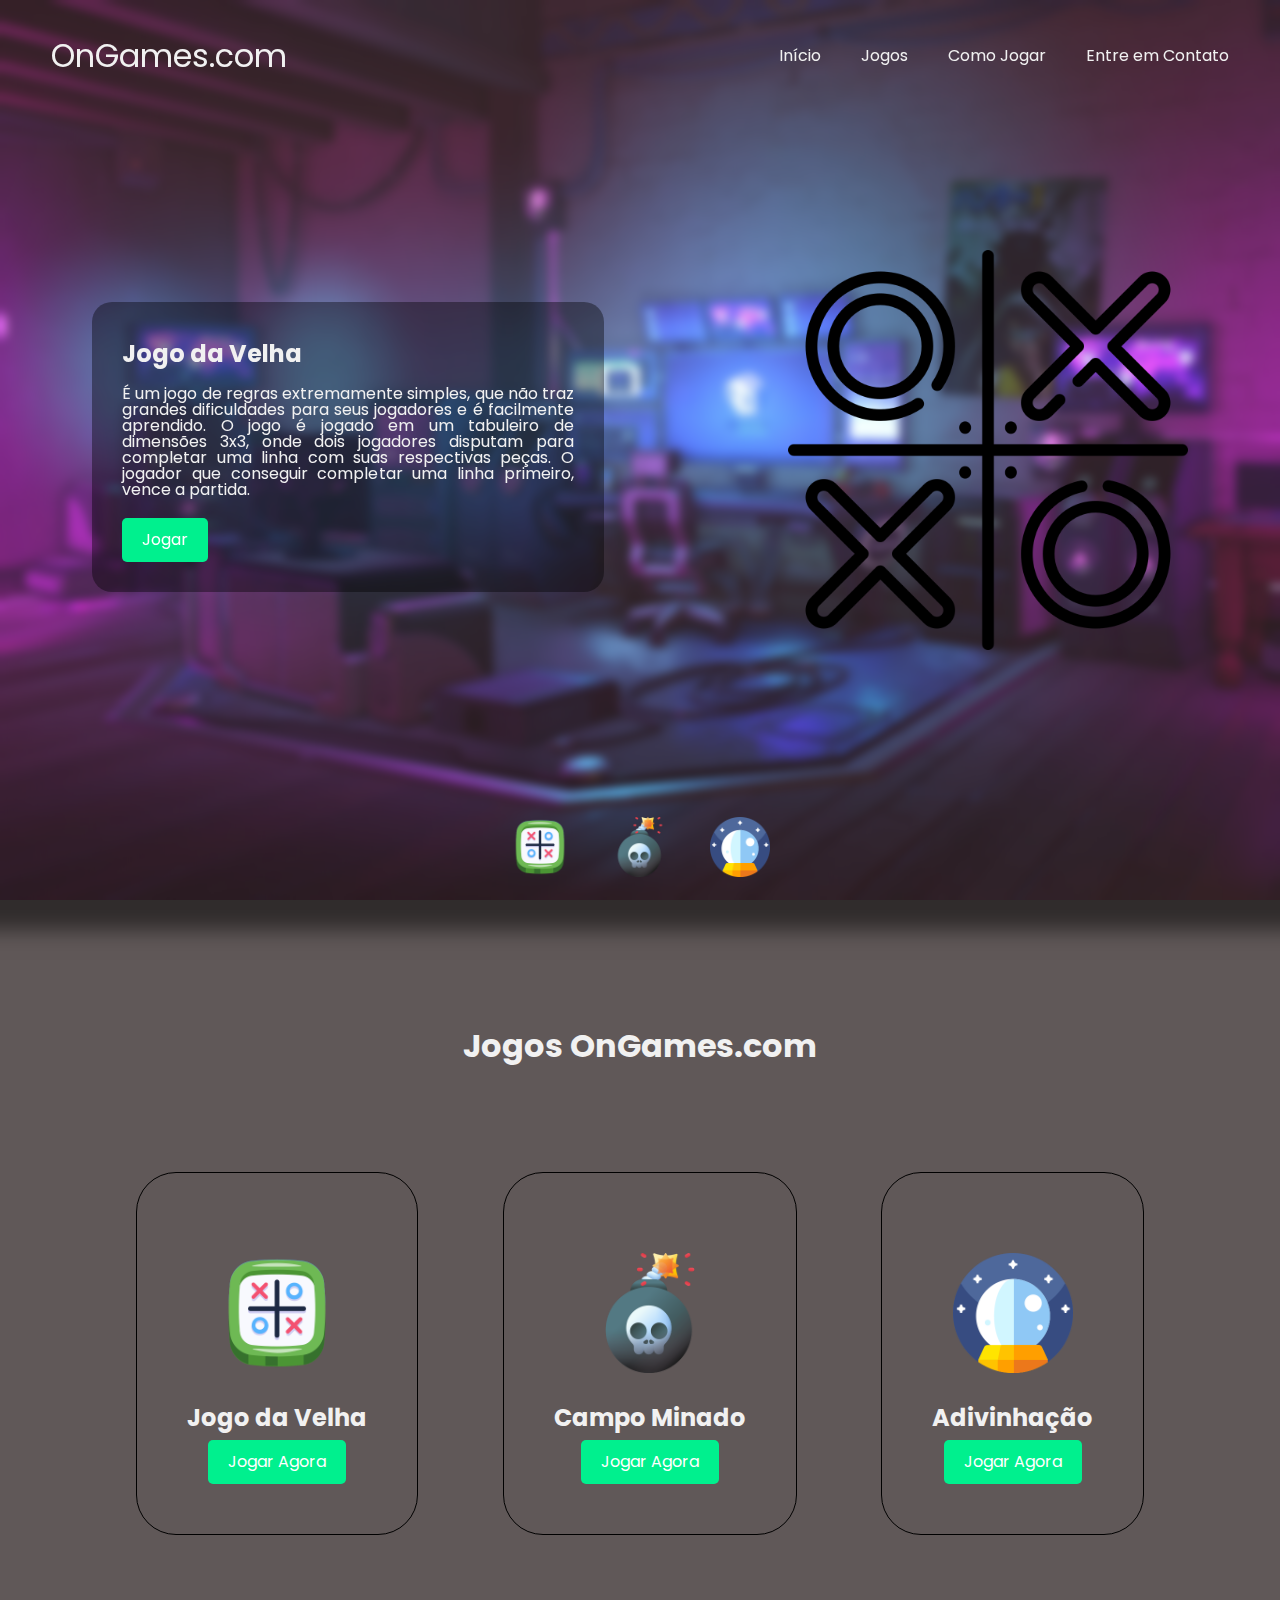
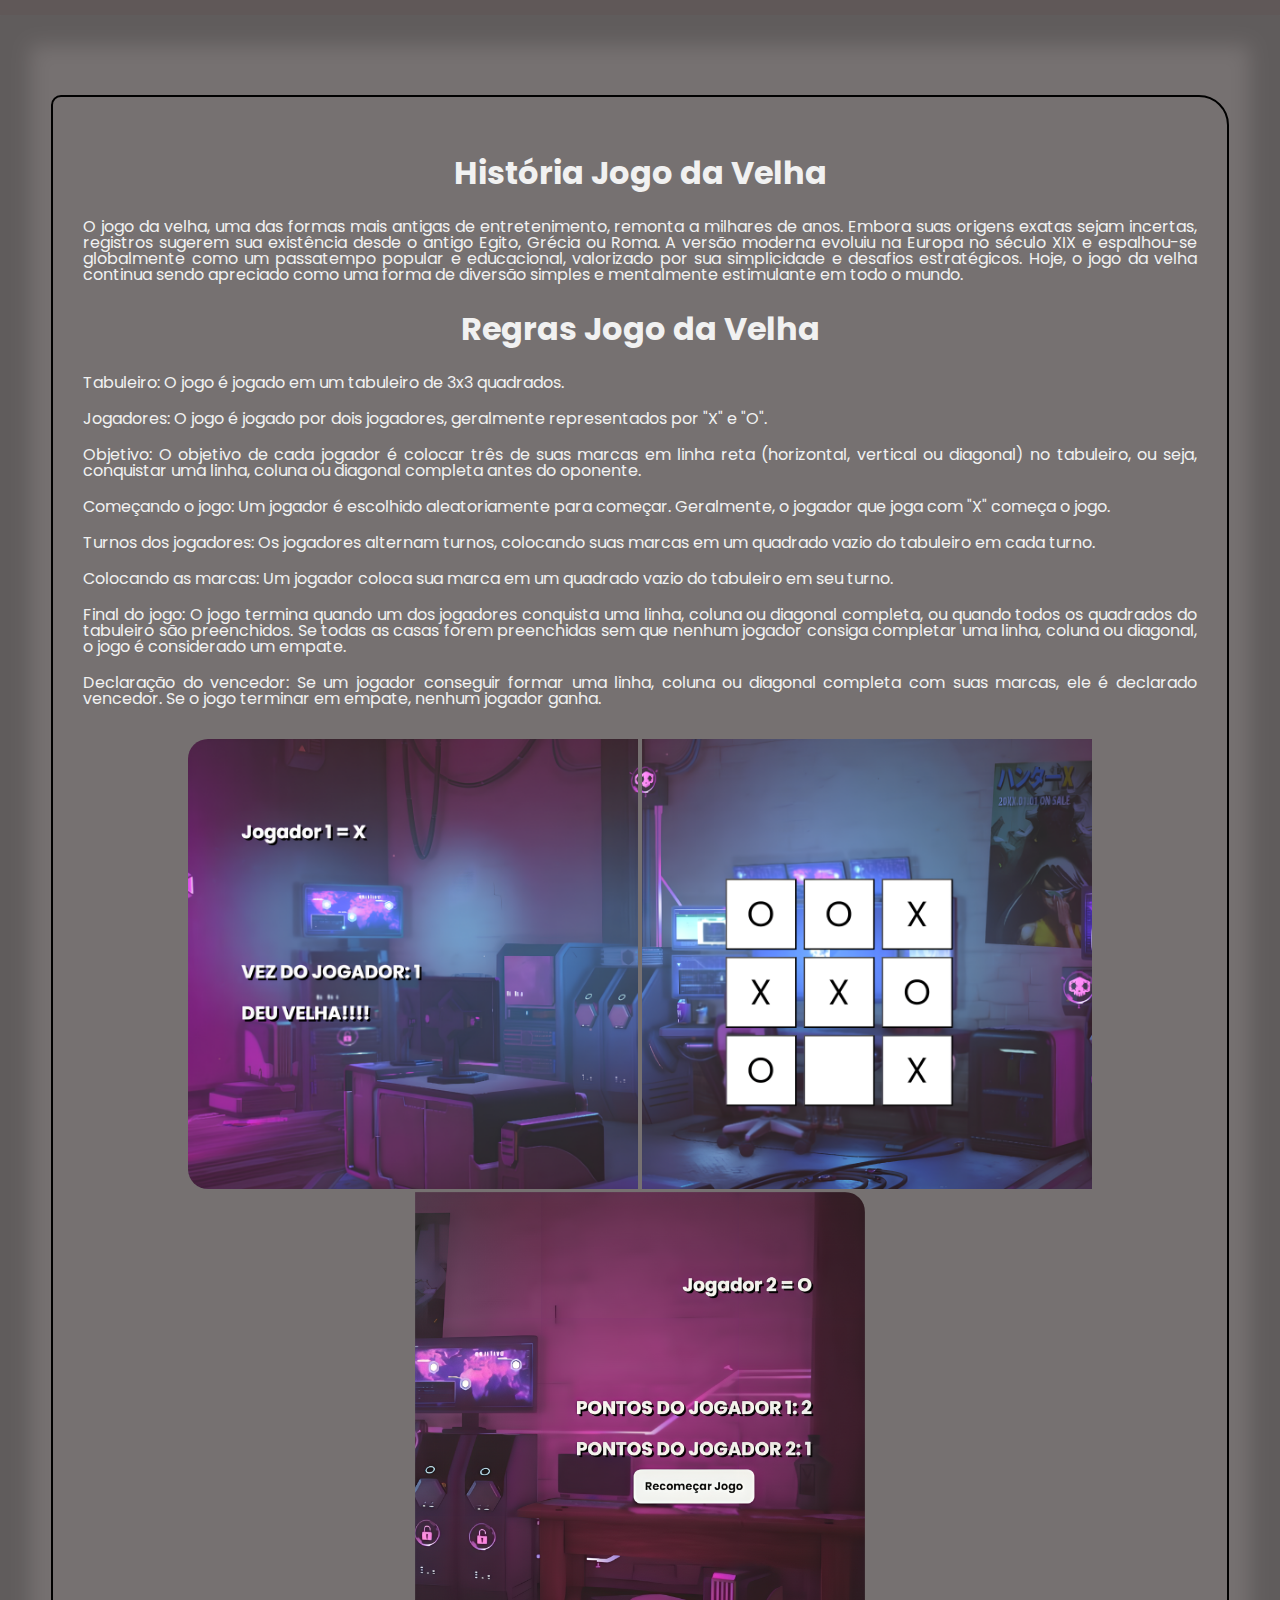
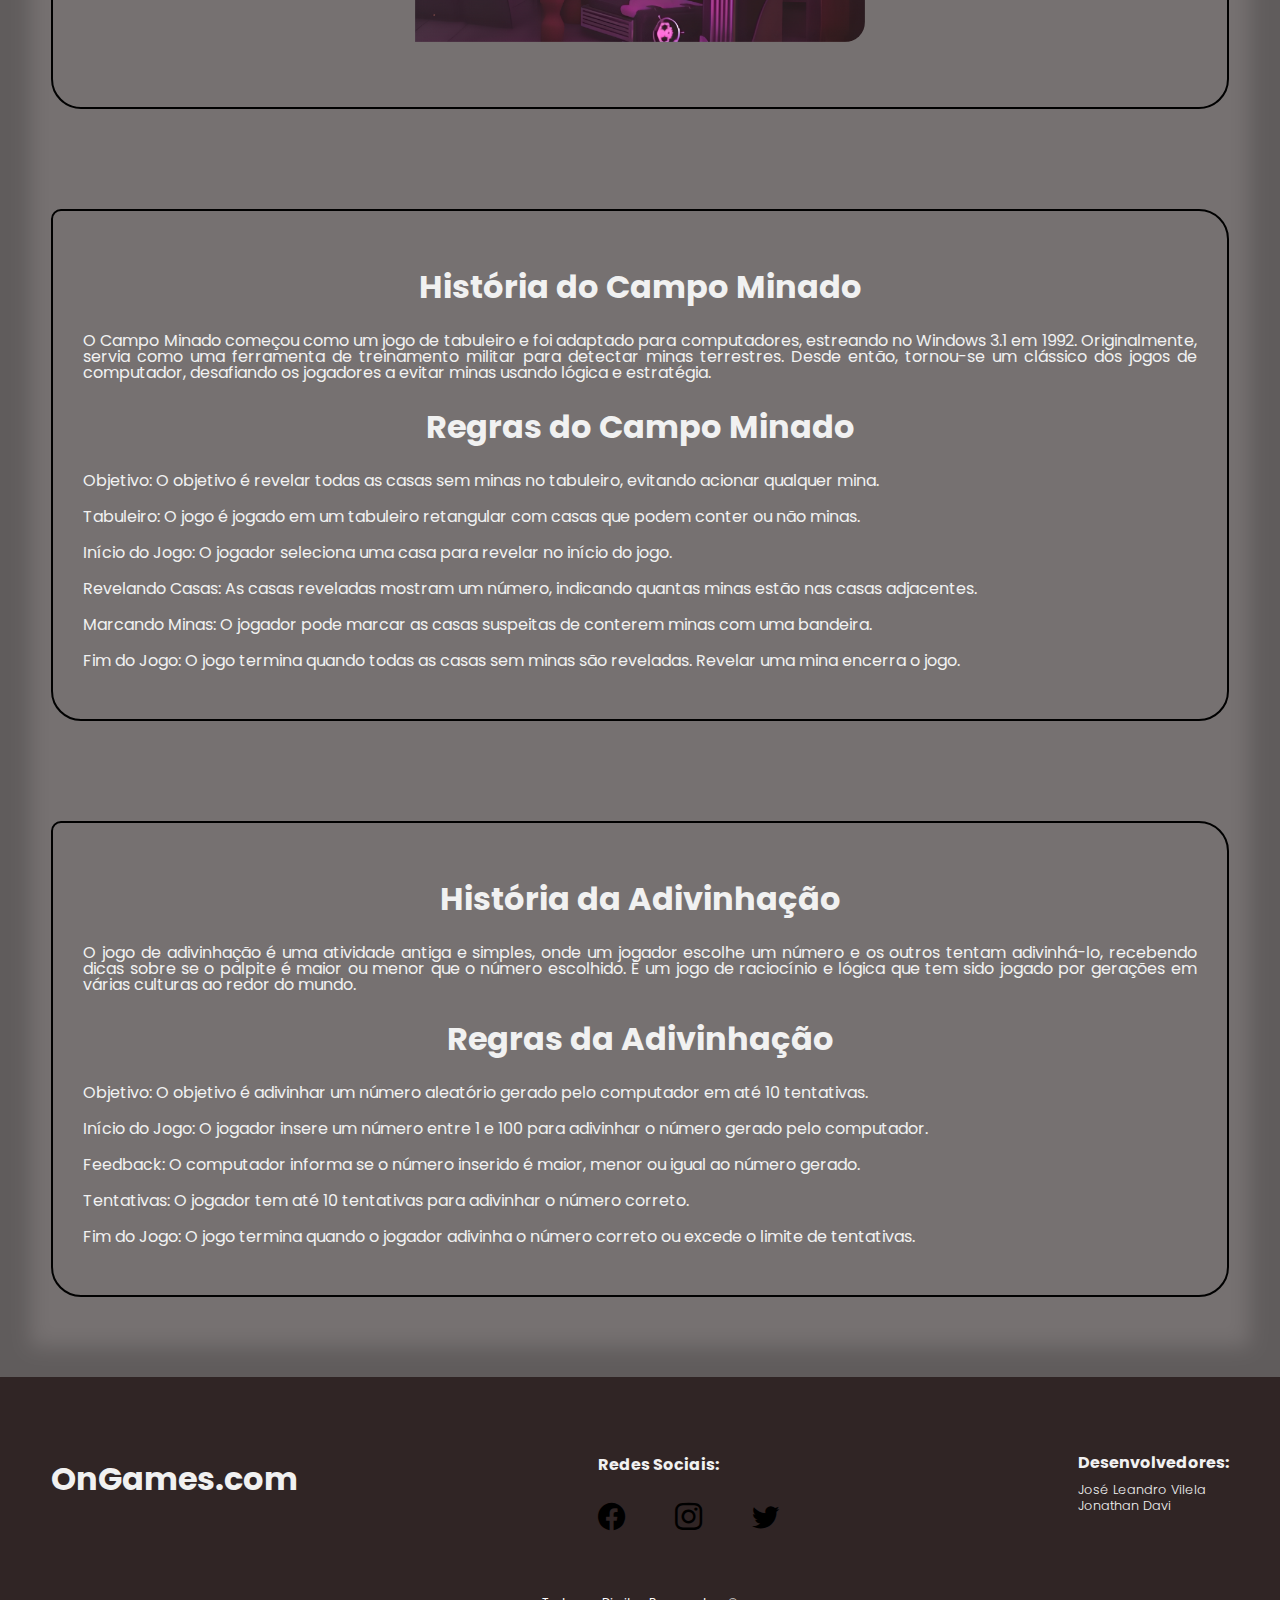
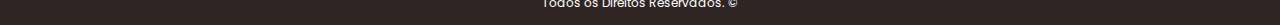
==== index.html @ f2ec9dc1 "att_17" ====
<!DOCTYPE html>
<html lang="pt-br">

<head>
    <meta charset="UTF-8">
    <meta name="viewport" content="width=device-width, initial-scale=1.0">
    <link rel="shortcut icon" href="images/logosemfundo.png" type="image/x-icon">

    <!--Link Font-->
    <link rel="preconnect" href="https://fonts.googleapis.com">
    <link rel="preconnect" href="https://fonts.gstatic.com" crossorigin>
    <link href="https://fonts.googleapis.com/css2?family=Poppins:ital,wght@0,100;0,200;0,300;0,400;0,500;0,600;0,700;0,800;0,900;1,100;1,200;1,300;1,400;1,500;1,600;1,700;1,800;1,900&family=Stalinist+One&display=swap" rel="stylesheet">
    <!--Fim Link Font-->

    <!--Link JQuery-->
    <script src="https://cdnjs.cloudflare.com/ajax/libs/jquery/3.7.1/jquery.min.js" integrity="sha512-v2CJ7UaYy4JwqLDIrZUI/4hqeoQieOmAZNXBeQyjo21dadnwR+8ZaIJVT8EE2iyI61OV8e6M8PP2/4hpQINQ/g==" crossorigin="anonymous" referrerpolicy="no-referrer"></script>
    <!--Fim Link JQuery-->

    <!--Link Bootstrap-->
    <link rel="stylesheet" href="https://cdn.jsdelivr.net/npm/bootstrap-icons@1.8.1/font/bootstrap-icons.css">
    <link rel="stylesheet" href="https://cdn.jsdelivr.net/npm/bootstrap@5.3.2/dist/css/bootstrap.min.css"integrity="sha384-T3c6CoIi6uLrA9TneNEoa7RxnatzjcDSCmG1MXxSR1GAsXEV/Dwwykc2MPK8M2HN" crossorigin="anonymous">
    <script src="https://cdn.jsdelivr.net/npm/bootstrap@5.3.2/dist/js/bootstrap.min.js"
        integrity="sha384-BBtl+eGJRgqQAUMxJ7pMwbEyER4l1g+O15P+16Ep7Q9Q+zqX6gSbd85u4mG4QzX+"
        crossorigin="anonymous"></script>
    <link href="https://cdn.jsdelivr.net/npm/bootstrap@5.3.3/dist/css/bootstrap.min.css" rel="stylesheet"
        integrity="sha384-QWTKZyjpPEjISv5WaRU9OFeRpok6YctnYmDr5pNlyT2bRjXh0JMhjY6hW+ALEwIH" crossorigin="anonymous">
    <script src="https://cdn.jsdelivr.net/npm/bootstrap@5.3.3/dist/js/bootstrap.bundle.min.js"
        integrity="sha384-YvpcrYf0tY3lHB60NNkmXc5s9fDVZLESaAA55NDzOxhy9GkcIdslK1eN7N6jIeHz"
        crossorigin="anonymous"></script>
    <!--Fim Link Bootstrap-->

    <!--Link CSS-->
    <link rel="stylesheet" href="styles/index.css">
    <link rel="stylesheet" href="styles_header/header.css">
    <link rel="stylesheet" href="styles_header/footer.css">
    <script src="styles_header/header.js"></script>
    <link rel="stylesheet" href="styles/estilogeral.css">
    <!--Fim Link CSS-->



    <title>OnGames</title>
</head>

<body>

    <header>
        <div class="container-header">
            <div class="interface">
                <div class="flex">
                    <div class="logo">
                        <a href="index.html">
                            <h1>OnGames.com</h1>
                        </a>
                    </div> <!--Logo-->

                    <div class="menu-desktop">
                        <nav class="menu">
                            <ul>
                                <li><a href="#inicio">Início</a></li>
                                <li><a href="#jogos">Jogos</a></li>
                                <li><a href="#final">Como Jogar</a></li>
                                <li><a href="entre_em_contato.html">Entre em Contato</a></li>
                            </ul>
                        </nav>
                    </div> <!--Menu-Desktop-->
                </div> <!--Flex-->
            </div> <!--Interface-->
        </div><!--Container-Header-->
    </header>

    <main>
        <div class="container-main-topo" id="inicio">
            <div class="container-desfoque">
                <div class="interface">
                    <div class="flex">
                        <div class="textos-main">
                            <div class="textBox" id="jogaDaVelha">
                                <div class="titulo">
                                    <h1>Jogo da Velha</h1>
                                    <p>É um jogo de regras extremamente simples, que não traz grandes dificuldades para
                                        seus jogadores e é facilmente aprendido. O jogo é jogado em um tabuleiro de
                                        dimensões 3x3, onde dois jogadores disputam para completar uma linha com suas
                                        respectivas peças. O jogador que conseguir completar uma linha primeiro, vence a
                                        partida.</p>
                                    <a href="jogo_da_velha.html" class="btn">Jogar</a>
                                </div> <!--Titulo-->
                            </div> <!--TextBox-->

                            <div class="textBox campoMinado">
                                <div class="titulo">
                                    <h1>Campo Minado</h1>
                                    <p>É um jogo de tabuleiro composto por casas, onde o jogador deve descobrir onde
                                        estão as minas sem acioná-las. O jogo é jogado em um tabuleiro de dimensões
                                        10x10, onde o jogador deve clicar nas casas para descobrir onde estão as minas.
                                        O jogador que conseguir descobrir todas as minas, vence a partida.</p>
                                    <a href="campo_minado.html" class="btn">Jogar</a>
                                </div> <!--Titulo-->
                            </div> <!--TextBox-->

                            <div class="textBox adivinhacao">
                                <div class="titulo">
                                    <h1>Adivinhação</h1>
                                    <p>É um jogo de adivinhação de números, onde o jogador deve adivinhar um número
                                        aleatório gerado pelo computador. O jogador deve adivinhar o número correto em
                                        até 10 tentativas. O jogador que conseguir adivinhar o número correto, vence a
                                        partida.</p>
                                    <a href="adivinha.html" class="btn">Jogar</a>
                                </div> <!--Titulo-->
                            </div> <!--TextBox-->

                            <div class="img-box">
                                <img src="images/img1.png" alt="jogos" class="jogos">
                            </div> <!--Img-Box-->

                        </div> <!--Textos-Main-->
                        <div class="thumb">
                            <ul>
                                <li><img src="images/thumb1.png" onclick="imgSlider('images/img1.png')"></li>
                                <li><img src="images/thumb2.png" onclick="imgSlider('images/img2.png')"></li>
                                <li><img src="images/thumb3.png" onclick="imgSlider('images/img3.png')"></li>
                            </ul>
                        </div> <!--Thumb-->

                    </div> <!--Flex-->
                </div> <!--Interface-->
            </div> <!--Container-Desfoque-->
        </div><!--Container-main-topo-->

        <div class="container-main-meio" id="jogos">
            <div class="interface">
                <div class="flex">
                    <div class="txt-Jogos">
                        <h1>Jogos OnGames.com</h1>
                    </div><!--fim txt-Jogos-->
                    <div class="card-jogos">
                        <div class="cards">
                            <div class="img-cards">
                                <img src="images/thumb1.png" alt="Jogo da Velha">
                            </div> <!--Img-Card-->
                            <div class="txt-card">
                                <h4>Jogo da Velha</h4>
                                <a href="jogo_da_velha.html" class="btn">Jogar Agora</a>
                            </div> <!--Txt-Card-->
                        </div> <!--Cards-->

                        <div class="cards">
                            <div class="img-cards">
                                <img src="images/thumb2.png" alt="Campo Minado">
                            </div> <!--Img-Card-->
                            <div class="txt-card">
                                <h4>Campo Minado</h4>
                                <a href="campo_minado.html" class="btn">Jogar Agora</a>
                            </div> <!--Txt-Card-->
                        </div> <!--Cards-->

                        <div class="cards">
                            <div class="img-cards">
                                <img src="images/thumb3.png" alt="Adivinhação">
                            </div> <!--Img-Card-->
                            <div class="txt-card">
                                <h4>Adivinhação</h4>
                                <a href="adivinha.html" class="btn">Jogar Agora</a>
                            </div> <!--Txt-Card-->
                        </div> <!--Cards-->
                    </div> <!--Card-Jogos-->
                </div> <!--Flex-->
            </div> <!--Interface-->
        </div> <!--Container-Main-Meio-->

        <div class="container-main-final" id="final">
            <div class="interface">
                <div class="flex">
                    <div class="txt-jogoDaVelha txt-geral">
                        <div class="txt-historia">
                            <h1>História Jogo da Velha</h1>
                            <p>O jogo da velha, uma das formas mais antigas de entretenimento, remonta a milhares de
                                anos. Embora suas origens exatas sejam incertas, registros sugerem sua existência desde
                                o antigo Egito, Grécia ou Roma. A versão moderna evoluiu na Europa no século XIX e
                                espalhou-se globalmente como um passatempo popular e educacional, valorizado por sua
                                simplicidade e desafios estratégicos. Hoje, o jogo da velha continua sendo apreciado
                                como uma forma de diversão simples e mentalmente estimulante em todo o mundo.</p>

                        </div> <!--Txt-Historia-->

                        <div class="txt-regras">
                            <h1>Regras Jogo da Velha</h1>
                            <p>Tabuleiro: O jogo é jogado em um tabuleiro de 3x3 quadrados.</p>
                            <p>Jogadores: O jogo é jogado por dois jogadores, geralmente representados por "X" e "O".
                            </p>
                            <p>Objetivo: O objetivo de cada jogador é colocar três de suas marcas em linha reta
                                (horizontal, vertical ou diagonal) no tabuleiro, ou seja, conquistar uma linha, coluna
                                ou diagonal completa antes do oponente.</p>
                            <p>Começando o jogo: Um jogador é escolhido aleatoriamente para começar. Geralmente, o
                                jogador que joga com "X" começa o jogo.</p>
                            <p>Turnos dos jogadores: Os jogadores alternam turnos, colocando suas marcas em um quadrado
                                vazio do tabuleiro em cada turno.</p>
                            <p>Colocando as marcas: Um jogador coloca sua marca em um quadrado vazio do tabuleiro em seu
                                turno.</p>
                            <p>Final do jogo: O jogo termina quando um dos jogadores conquista uma linha, coluna ou
                                diagonal completa, ou quando todos os quadrados do tabuleiro são preenchidos. Se todas
                                as casas forem preenchidas sem que nenhum jogador consiga completar uma linha, coluna ou
                                diagonal, o jogo é considerado um empate.</p>
                            <p>Declaração do vencedor: Se um jogador conseguir formar uma linha, coluna ou diagonal
                                completa com suas marcas, ele é declarado vencedor. Se o jogo terminar em empate, nenhum
                                jogador ganha.</p>
                            <div class="imagens">
                                <img id="img1" src="images/velha_1.png" alt="Jogo da velha">
                                <img src="images/velha_2.png" alt="Jogo da velha">
                                <img id="img2" src="images/velha_3.png" alt="Jogo da velha">
                            </div>
                        </div> <!--Txt-Regras-->
                    </div> <!--Txt-JogoDaVelha-->

                    <div class="txt-campoMinado txt-geral">
                        <div class="txt-historia">
                            <h1>História do Campo Minado</h1>
                            <p>O Campo Minado começou como um jogo de tabuleiro e foi adaptado para computadores,
                                estreando no Windows 3.1 em 1992. Originalmente, servia como uma ferramenta de
                                treinamento militar para detectar minas terrestres. Desde então, tornou-se um clássico
                                dos jogos de computador, desafiando os jogadores a evitar minas usando lógica e
                                estratégia.</p>
                        </div> <!--Txt-Historia-->

                        <div class="txt-regras">
                            <h1>Regras do Campo Minado</h1>
                            <p>Objetivo: O objetivo é revelar todas as casas sem minas no tabuleiro, evitando acionar
                                qualquer mina.</p>
                            <p>Tabuleiro: O jogo é jogado em um tabuleiro retangular com casas que podem conter ou não
                                minas.</p>
                            <p>Início do Jogo: O jogador seleciona uma casa para revelar no início do jogo.</p>
                            <p>Revelando Casas: As casas reveladas mostram um número, indicando quantas minas estão nas
                                casas adjacentes.</p>
                            <p>Marcando Minas: O jogador pode marcar as casas suspeitas de conterem minas com uma
                                bandeira.</p>
                            <p>Fim do Jogo: O jogo termina quando todas as casas sem minas são reveladas. Revelar uma
                                mina encerra o jogo.</p>
                        </div> <!--Txt-Regras-->
                    </div> <!--Txt-CampoMinado-->


                    <div class="txt-adivinhacao txt-geral">
                        <div class="txt-historia">
                            <h1>História da Adivinhação</h1>
                            <p>O jogo de adivinhação é uma atividade antiga e simples, onde um jogador escolhe um número
                                e os outros tentam adivinhá-lo, recebendo dicas sobre se o palpite é maior ou menor que
                                o número escolhido. É um jogo de raciocínio e lógica que tem sido jogado por gerações em
                                várias culturas ao redor do mundo.</p>
                        </div> <!--Txt-Historia-->
                        <div class="txt-regras">
                            <h1>Regras da Adivinhação</h1>
                            <p>Objetivo: O objetivo é adivinhar um número aleatório gerado pelo computador em até 10
                                tentativas.</p>
                            <p>Início do Jogo: O jogador insere um número entre 1 e 100 para adivinhar o número gerado
                                pelo computador.</p>
                            <p>Feedback: O computador informa se o número inserido é maior, menor ou igual ao número
                                gerado.</p>
                            <p>Tentativas: O jogador tem até 10 tentativas para adivinhar o número correto.</p>
                            <p>Fim do Jogo: O jogo termina quando o jogador adivinha o número correto ou excede o limite
                                de tentativas.</p>
                        </div> <!--Txt-Regras-->
                    </div> <!--Txt-Adivinhacao-->
                </div> <!--Flex-->
            </div> <!--Interface-->
        </div> <!--Container-Main-Final-->

    </main>


    <!--Link JS-->
    <script src="js/index.js"></script>
    <!--Fim Link JS-->


    <footer>
        <div class="container-footer">
            <div class="interface">
                <div class="flex">
                    <div class="footerLogo">
                        <a href="index.html">
                            <h1>OnGames.com</h1>
                        </a>
                    </div>
                    <div class="footerInformacoes">
                        <h3>Redes Sociais:</h3>
                        <ul>
                            <li><a href="#"><i class="bi bi-facebook"></i></a></li>
                            <li><a href="#"><i class="bi bi-instagram"></i></a></li>
                            <li><a href="#"><i class="bi bi-twitter"></i></a></li>
                        </ul>
                    </div>
                    <div class="colaboradores">
                        <h3>Desenvolvedores:</h3>
                        <ul>
                            <li><a href="https://github.com/Vilelajlr" target="_blank">José Leandro Vilela</a></li>
                            <li><a href="https://github.com/Jonathan-Davi" target="_blank">Jonathan Davi</a></li>
                        </ul>
                    </div>
                </div>
            </div>
            <p>Todos os Direitos Reservados. ©</p>
        </div>
    </footer>

</body>

</html>
---- styles/index.css ----
@charset "UTF-8";

:root{
    --MenuColor: #f1f1f1;
    --MenuColorHover: #ababab;
    --ColorTxt: #f1f1f1;
    --ColorBTNjogar: #00f08e;
    --ColorBlack: #000;
    --ColorWhite: #f1f1f1;
    --background: #1b1010b2;
    --background2: #8380809f;
}

.light-mode{
    --MenuColor: #0c0c0c;
    --MenuColorHover: #5df0da;
    --ColorTxt: #000000;
    --ColorBTNjogar: #076942;
    --ColorBlack: #ffffff;
    --ColorWhite: #000000;
    --background: #d2d2d2b2;
    --background2: #fefbfb9f;

    header{
        background-color: #f1f1f1;
    }
}

body{
    background-color: var(--background);
}

/* Main*/

.container-main-topo{
    position: relative;
    height: 100vh;
    background-image: url(../images/backgound.jpg);
    background-repeat: no-repeat;
    background-size: cover;
    box-shadow: 0 0 20px 30px rgba(0, 0, 0, 0.5);
    margin-bottom: 40px;
}

.container-desfoque{
    position: absolute;
    top: 0;
    left: 0;
    width: 100%;
    height: 100%;
    backdrop-filter: blur(5px);
}

.container-main-topo .flex{
    display: flex;
    flex-direction: column;
    align-items: center;
    justify-content: center;
}

.campoMinado{
    display: none;
}

.adivinhacao{
    display: none;
}

.textos-main{
    display: flex;
    align-items: center;
    justify-content: space-around;
    padding-top: 250px;
}

.textos-main .textBox{
    width: 40%;
}

.textos-main .textBox h1{
    font-size: 1.5rem;
    font-weight: bolder;
    margin: 10px 0;
    color: var(--ColorTxt);
   
}

.textos-main .textBox .titulo{
    background-color: #00000063;
    padding: 30px;
    border-radius: 20px;
    margin-bottom: 10px;
}

.textos-main .textBox p{
    font-size: 1rem;
    text-align: justify;
    margin: 20px 0;
    color: var(--ColorTxt);
}

.btn{
    background-color: var(--ColorBTNjogar);
    color: var(--ColorWhite);
    padding: 10px 20px;
    border: none;
    border-radius: 5px;
    font-size: 1rem;
    cursor: pointer;
    transition: 1s;
}

.btn:hover{
    background-color: var(--ColorBlack);
    color: var(--ColorWhite);
    transform: scale(1.1);
}

.textos-main .img-box img{
    width: 400px;
}

.thumb ul{
    position: absolute;
    display: flex;
    bottom: 20px;
    transform: translateX(-50%);
}

.thumb ul li{
    list-style: none;
    display: inline-block;
    margin:0 20px;
    cursor: pointer;
    transition: 0.5s;
}

.thumb ul li:hover {
    transform: translateY(-15px);
}

.thumb ul li img {
    max-width: 60px;
}

.imagens{
    margin: 2rem;
    text-align: center;
}

.imagens img{
    width: 450px;
}

#img1{
    border-radius: 20px 0 0 20px;
}

#img2{
    border-radius: 0 20px 20px 0;
}

/* container-main-meio */


.container-main-meio .flex{
    display: flex;
    align-items: center;
    flex-direction: column;
    gap: 100px;
}

.container-main-meio .txt-Jogos h1{
    font-size: 2rem;
    font-weight: bolder;
    margin: 10px 0;
    color: var(--ColorTxt);

}
.container-main-meio .interface{
    padding: 80px 4%;
}

.container-main-meio .card-jogos{
    display: flex;
    align-items: center;
    justify-content: space-evenly; 
    width: 100%;
    
}

.container-main-meio .card-jogos .cards{
    text-align: center;
    border: 1px solid var(--ColorBlack);
    padding: 50px;
    border-radius: 40px;
    transition: 0.7s;
}

.container-main-meio .card-jogos .cards:hover{
    transform: scale(1.1);
    box-shadow: 0 0 10px rgba(0, 0, 0, 0.5);
    border: none;
}

.container-main-meio .card-jogos .cards img{
    width: 120px;
}

.container-main-meio .card-jogos .cards .img-cards{
    margin: 30px 0;
}

.container-main-meio .card-jogos .cards .txt-card h4{
    font-size: 1.5rem;
    font-weight: bolder;
    margin: 10px 0;
    color: var(--ColorTxt);
}


/* container-main-final */

.container-main-final{
    background-color: var(--background2);
    box-shadow: 0 0 20px 30px rgba(0, 0, 0, 0.185);
    box-shadow: inset 0 0 20px 30px rgba(0, 0, 0, 0.185);

}

.container-main-final .interface{
    padding: 80px 4%;
}

.container-main-final .flex{

    display: flex;
    align-items: center;
    flex-direction: column;
    gap: 100px;

}

.container-main-final .txt-geral{
    border: 2px solid var(--ColorBlack);
    padding: 30px;
    border-radius: 10px 30px 30px 30px;
}

.container-main-final .txt-geral h1{
    font-size: 2rem;
    font-weight: bolder;
    margin: 30px 0;
    color: var(--ColorTxt);
    text-align: center;
}

.container-main-final .txt-geral p{
    font-size: 1rem;
    text-align: justify;
    margin: 20px 0;
    color: var(--ColorTxt);
}

/* Estilo Responsivo */

@media (max-width: 1024px){
    .container-main-topo .img-box{
        display: none;
    }
    .container-main-topo .textos-main{
        justify-content: center;
        
    }

    .textos-main .textBox{
        position: absolute;
        width: 350px;
        top: 50%;
        left: 50%;
        transform: translate(-50%, -50%);
    }

    .container-main-meio .interface{
        padding: 80px 8%;
    }

    .container-main-meio .card-jogos{
        flex-direction: column;
        gap: 30px;
    }

    .container-main-meio .txt-Jogos{
        text-align: center;
    }

    .imagens img{
        width: 90px;
    }

}
---- styles_header/header.css ----
@charset "UTF-8";

:root{
    --MenuColor: #f1f1f1;
    --MenuColorHover: #ababab;
    --ColorTxt: #f1f1f1;
    --ColorBTNjogar: #00f08e;
    --ColorBlack: #000;
    --ColorWhite: #fff;
}

/* Gerais*/


header .flex{
    display: flex;
    align-items: center;
    justify-content: space-between;
}

/* Header */
header {
    position: fixed;
    top: 0;
    left: 0;
    width: 100%;
    background-color: transparent;
    z-index: 999; /* Garante que o header esteja sempre acima do conteúdo */
}

/* Estilo do header quando estiver na parte superior da página */
header.scroll {
    background-color: rgba(0, 0, 0, 0.7); /* Cor de fundo com transparência */
    transition: background-color 0.5s ease; /* Adiciona uma transição suave */
}

header .interface{
    padding: 40px 4%;
}

header .menu-desktop .menu ul{
    display: flex;
    align-items: center;
    gap: 40px;
}

header .menu-desktop .menu ul li a{
    color: var(--MenuColor);
    font-size: 1rem;
    text-decoration: none;
    transition: 1s;
    display: block;
}

header .menu-desktop .menu ul li a:hover{
    color: var(--MenuColorHover);
    transform: scale(1.1);
}

header .logo a{
    text-decoration: none;
    color:var(--MenuColor);
}

header .logo a h1{
    font-size: 2rem;
}


header .menu-desktop .menu ul li a.active::after {
    content: '';
    display: block;
    width: 100%;
    height: 2px;
    background-color: var(--ColorBTNjogar); /* Cor do traço */
    transition: width 0.3s ease; /* Adiciona uma transição suave na largura do traço */
}

#paginaAtual{
   
   border-bottom: 2px solid var(--ColorBTNjogar);
}




/* estilo botao menu */

.btn-menu {
    width: 150px;
    height: 50px;
    border-radius: 5px;
    border: none;
    transition: all 0.5s ease-in-out;
    font-size: 20px;
    font-family: Verdana, Geneva, Tahoma, sans-serif;
    font-weight: 600;
    display: flex;
    align-items: center;
    background: #040f16;
    color: #f5f5f5;
    display: none;
  }
  
  .btn-menu:hover {
    box-shadow: 0 0 20px 0px #2e2e2e3a;
  }
  
  .btn-menu .icon {
    position: absolute;
    height: 40px;
    width: 70px;
    display: flex;
    justify-content: center;
    align-items: center;
    transition: all 0.5s;
  }
  
  .btn-menu .text {
    transform: translateX(55px);
  }
  
  .btn-menu:hover .icon {
    width: 175px;
  }
  
  .btn-menu:hover .text {
    transition: all 0.5s;
    opacity: 0;
  }
  
  .btn-menu:focus {
    outline: none;
  }
  
  .btn-menu:active .icon {
    transform: scale(0.85);
  }

@media (max-width: 1024px) {

    header .logo a h1{
        font-size: 1rem;
    }

    .menu {
        display: none;
        
    }
    
    .menu-aberto .menu {
        display: block;
        height: 100vh;
        backdrop-filter: blur(2px);
        position: absolute;
        left: 0;
        width: 100%;
        height: 100vh;
        z-index: 1000;
        padding-top: 50px;
    }

    .menu-aberto .menu ul {
        display: flex;
        flex-direction: column;
    }

    .btn-menu {
        display: flex;
    }
}
---- styles_header/footer.css ----
@charset "UTF-8";

:root{
    --MenuColor: #f1f1f1;
    --MenuColorHover: #ababab;
    --ColorTxt: #f1f1f1;
    --ColorBTNjogar: #00f08e;
    --ColorBlack: #000;
    --ColorWhite: #fff;
}



.container-footer{
    background-color: var(--background);
}

.container-footer .interface{
    padding: 50px 4%;
}
.container-footer .flex{
    display: flex;
    align-items: center;
    justify-content: space-between;
}

.container-footer .footerLogo a{
    text-decoration: none;
    color: var(--ColorTxt);
    font-size: 2rem;
    font-weight: bolder;
}

.container-footer .footerInformacoes h3{
    color: var(--ColorTxt);
    font-size: 1rem;
    font-weight: 700;
    margin: 30px 0;
}

.container-footer .footerInformacoes i:hover{
    transform: scale(1.1);
}

.container-footer .footerInformacoes ul{
    display: flex;
    gap: 50px;
}

.container-footer .footerInformacoes ul li a img{
    width: 30px;
}

.container-footer .colaboradores h3{
    color: var(--ColorTxt);
    font-size: 1rem;
    font-weight: 700;
    margin: 10px 0;
}

.container-footer .colaboradores a{
    text-decoration: none;
    color: var(--ColorTxt);
    font-size: 0.8rem;
    font-weight: 300;
    margin: 10px 0;
    cursor: pointer;
    transition: 0.8s;
}

.container-footer .colaboradores a:hover{
    color: var(--MenuColorHover);
    text-decoration: underline;
}

.container-footer p{
    color: white;
    text-align: center;
    padding: 1rem;
    font-size: 12px;
}

.footerInformacoes i{
    font-size: 1.7rem;
    color: black;
}


@media (max-width: 1024px){
    .container-footer .interface{
        padding: 50px 8%;
    }

    .container-footer .flex{
        flex-direction: column;
        gap: 20px;
    }

    .container-footer .footerLogo h1{
        font-size: 0.8rem;
        
    }

}
---- styles/estilogeral.css ----
/* Reset CSS */
html, body, div, span, applet, object, iframe, h1, h2, h3, h4, h5, h6, p, blockquote, pre, a, abbr, acronym, address, big, cite, code, del, dfn, em, img, ins, kbd, q, s, samp, small, strike, strong, sub, sup, tt, var, b, u, i, center, dl, dt, dd, ol, ul, li, fieldset, form, label, legend, table, caption, tbody, tfoot, thead, tr, th, td, article, aside, canvas, details, embed, figure, figcaption, footer, header, hgroup, menu, nav, output, ruby, section, summary, time, mark, audio, video {
    margin: 0;
    padding: 0;
    border: 0;
    font: inherit;
    vertical-align: baseline;
    box-sizing: border-box;
    font-family: Poppins, sans-serif;
    list-style-type: none;
    text-decoration: none;
}

/* HTML5 display-role reset for older browsers */
article, aside, details, figcaption, figure, footer, header, hgroup, menu, nav, section {
    display: block;
}

body {
    line-height: 1;
}

ol, ul {
    list-style: none;
}

blockquote, q {
    quotes: none;
}

blockquote:before, blockquote:after, q:before, q:after {
    content: '';
    content: none;
}

table {
    border-collapse: collapse;
    border-spacing: 0;
}
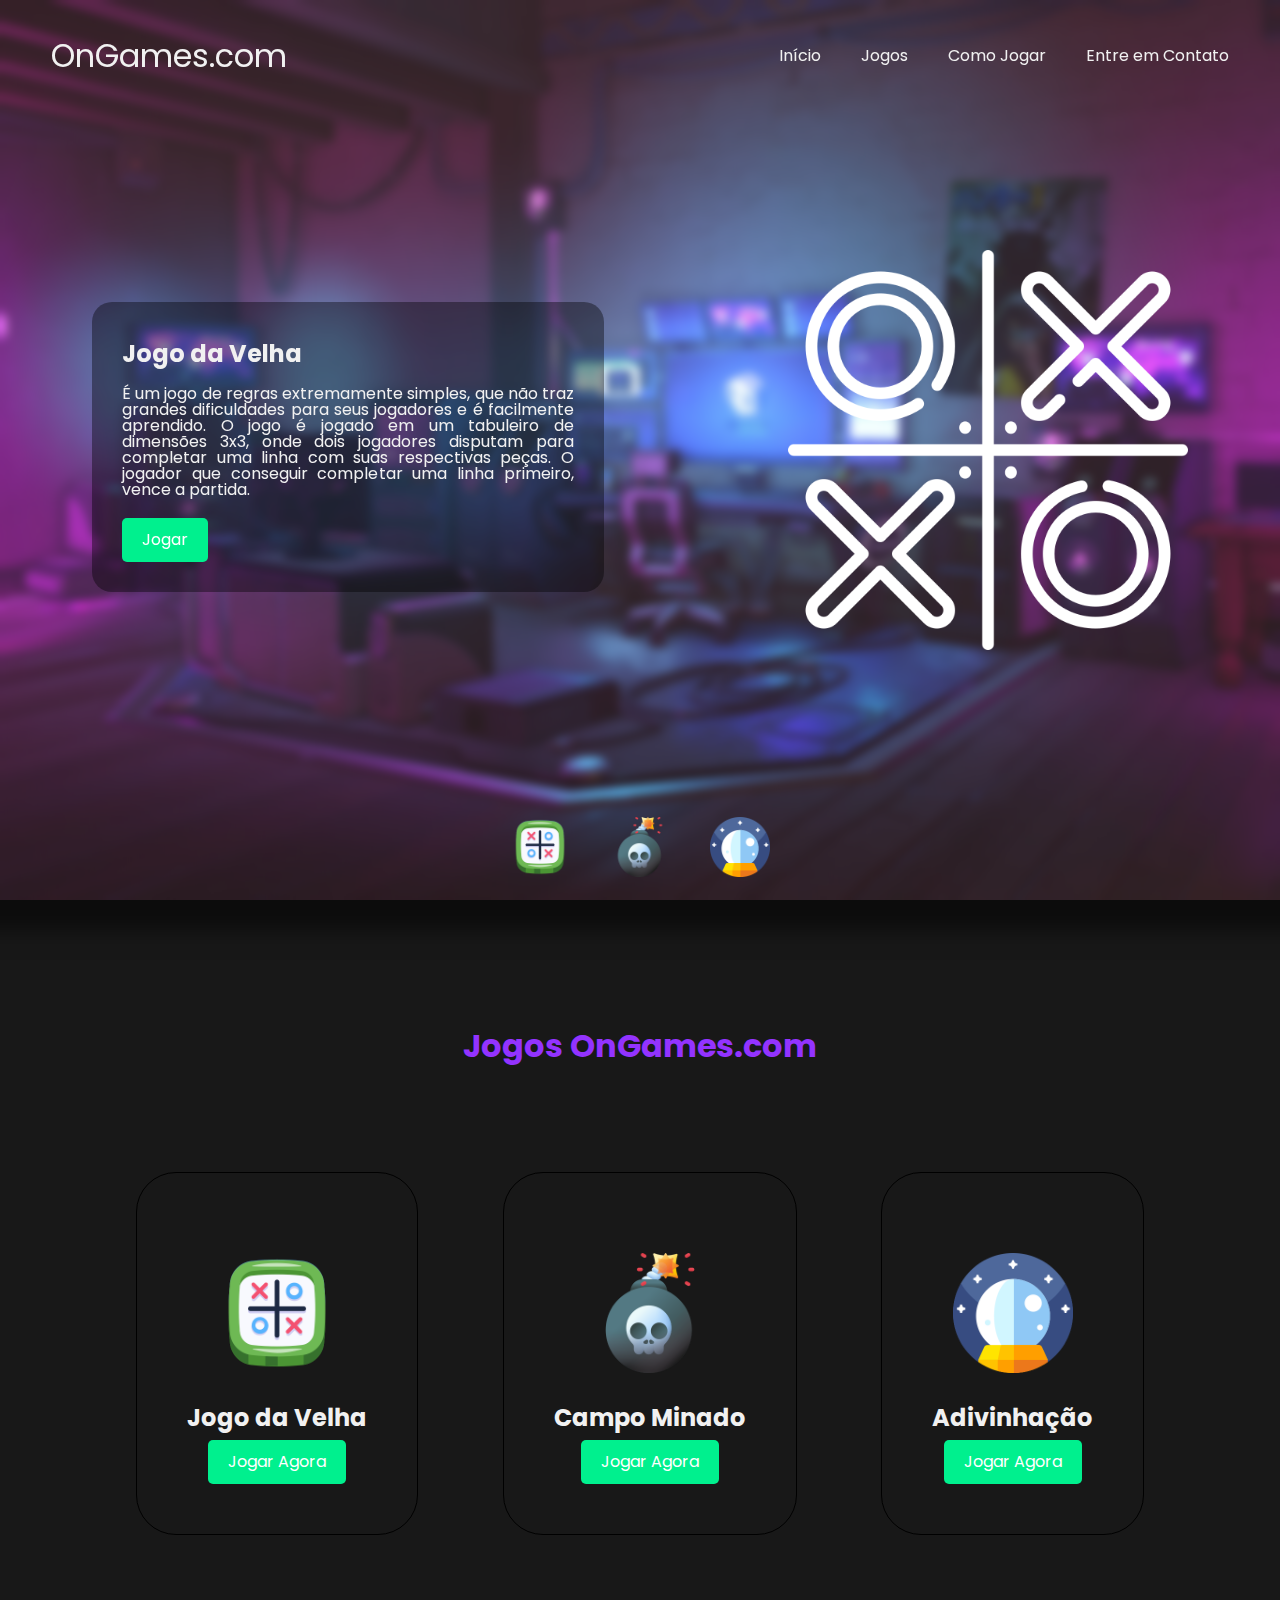
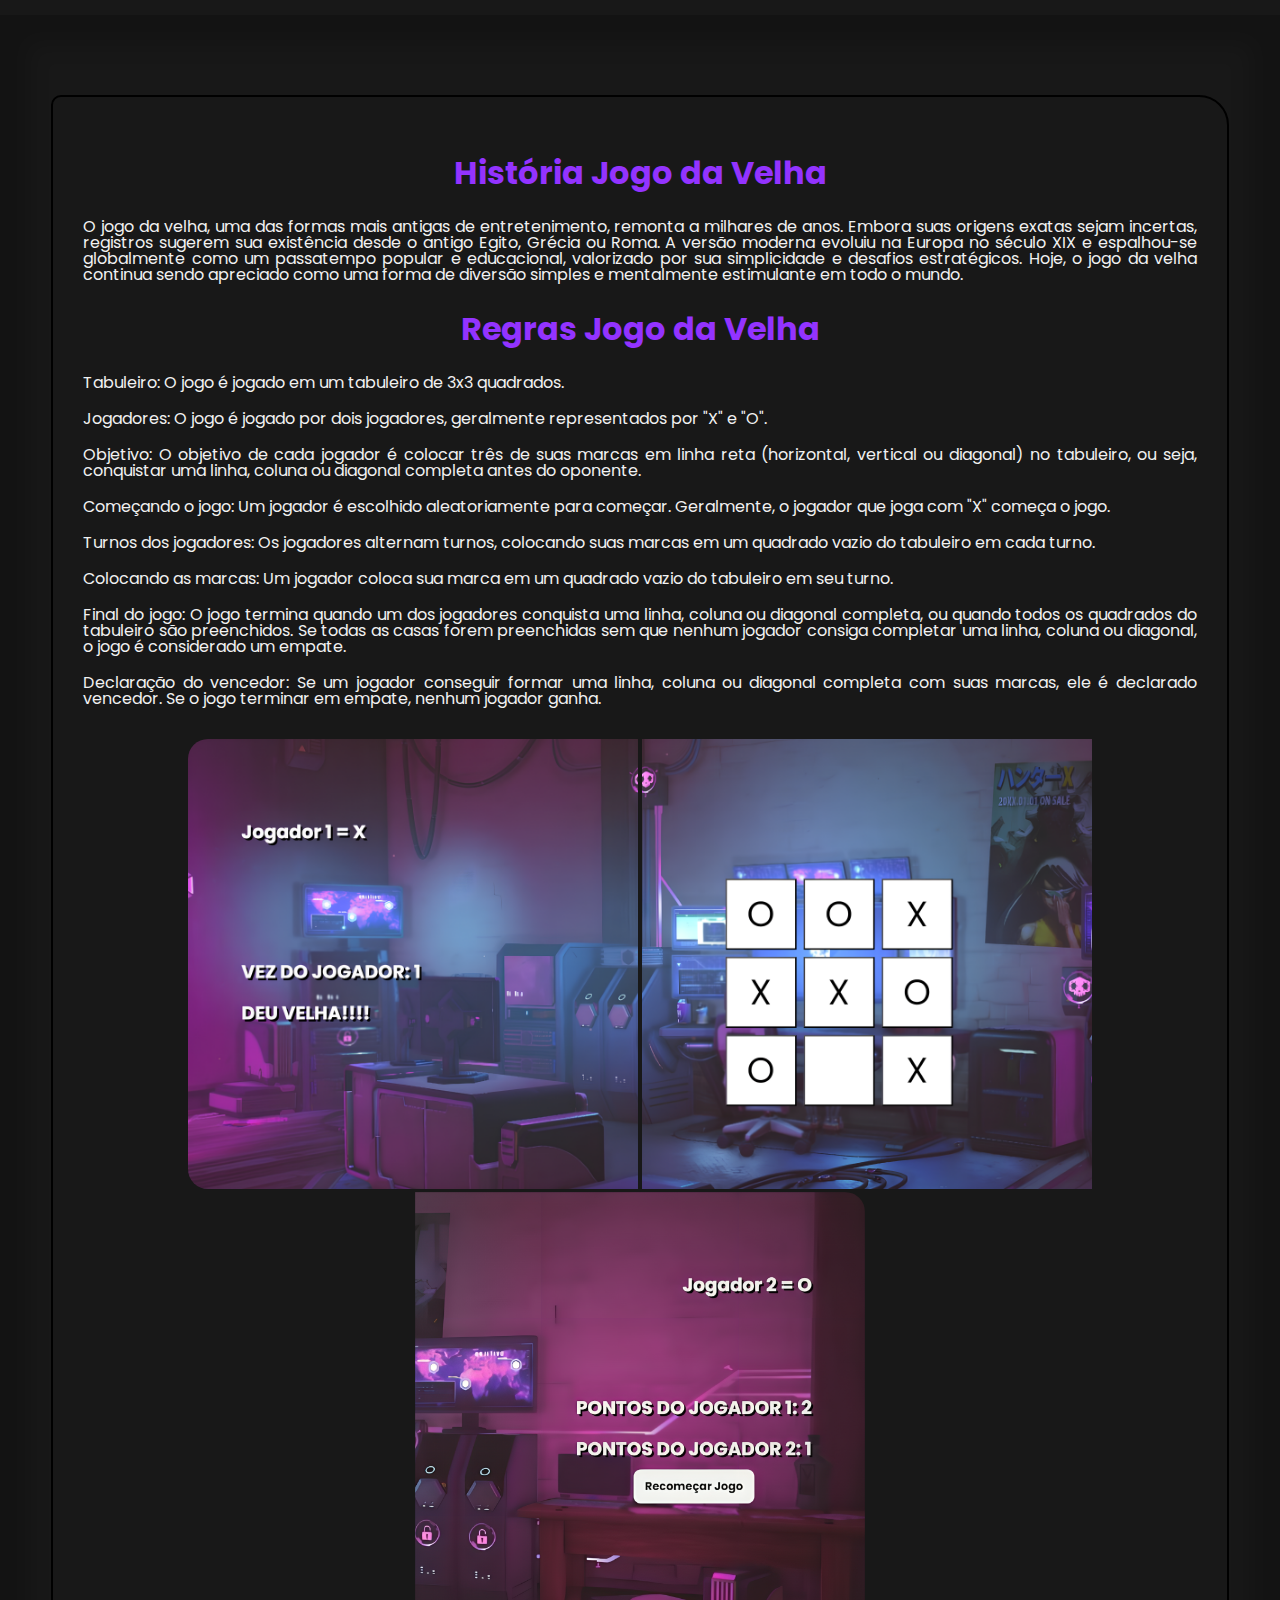
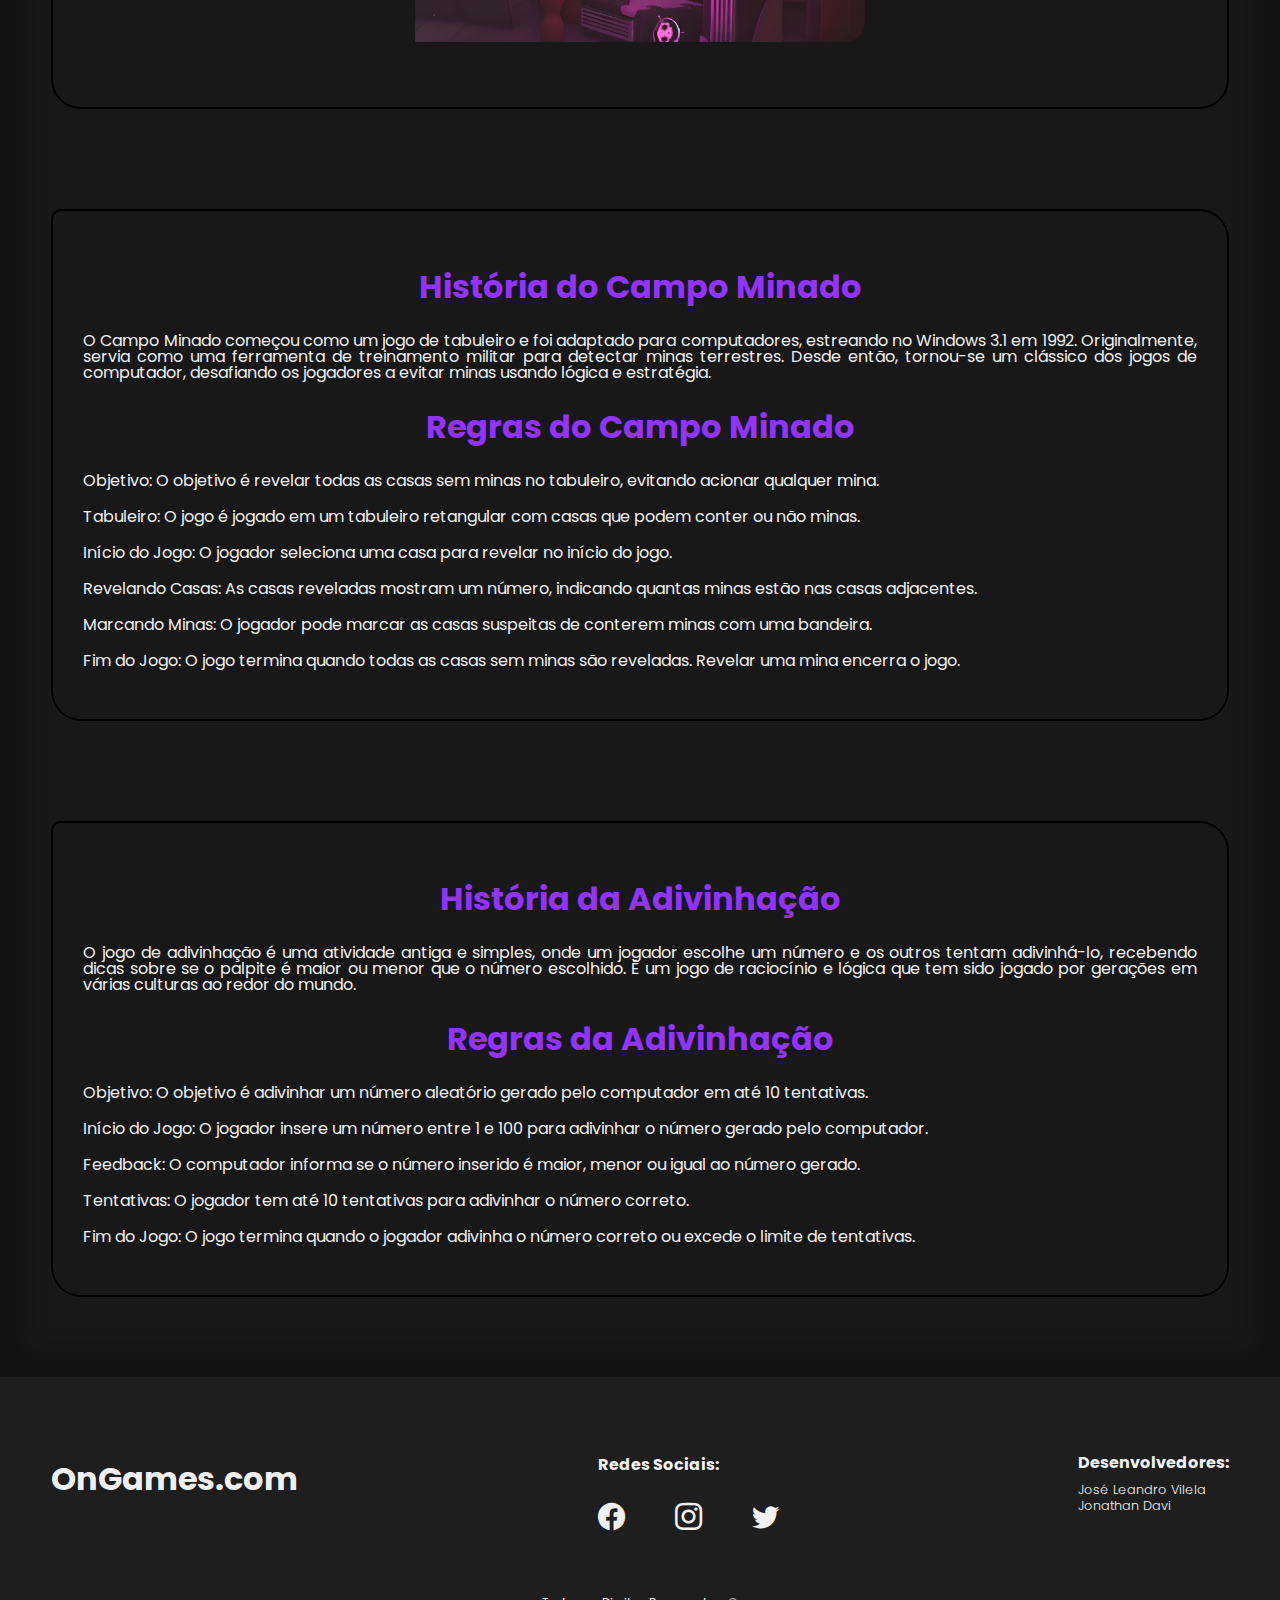
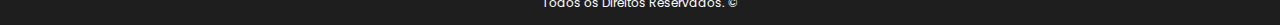
==== commit 40b69d14: "att_19" ====
--- a/index.html
+++ b/index.html
@@ -36,7 +36,7 @@
     <script src="styles_header/header.js"></script>
     <link rel="stylesheet" href="styles/estilogeral.css">
     <!--Fim Link CSS-->
-
+    
 
 
     <title>OnGames</title>
@@ -55,6 +55,19 @@
                     </div> <!--Logo-->
 
                     <div class="menu-desktop">
+
+                        <button class="btn-menu">
+                            <span class="icon">
+                                <svg viewBox="0 0 175 80" width="40" height="40">
+                                    <rect width="80" height="15" fill="#f0f0f0" rx="10"></rect>
+                                    <rect y="30" width="80" height="15" fill="#f0f0f0" rx="10"></rect>
+                                    <rect y="60" width="80" height="15" fill="#f0f0f0" rx="10"></rect>
+                                </svg>
+                            </span>
+                            <span class="text">MENU</span>
+                        </button>
+
+
                         <nav class="menu">
                             <ul>
                                 <li><a href="#inicio">Início</a></li>
@@ -173,7 +186,7 @@
                 <div class="flex">
                     <div class="txt-jogoDaVelha txt-geral">
                         <div class="txt-historia">
-                            <h1>História Jogo da Velha</h1>
+                            <h1 class="cor">História Jogo da Velha</h1>
                             <p>O jogo da velha, uma das formas mais antigas de entretenimento, remonta a milhares de
                                 anos. Embora suas origens exatas sejam incertas, registros sugerem sua existência desde
                                 o antigo Egito, Grécia ou Roma. A versão moderna evoluiu na Europa no século XIX e
--- a/styles/index.css
+++ b/styles/index.css
@@ -9,25 +9,12 @@
     --ColorWhite: #f1f1f1;
     --background: #1b1010b2;
     --background2: #8380809f;
-}
-
-.light-mode{
-    --MenuColor: #0c0c0c;
-    --MenuColorHover: #5df0da;
-    --ColorTxt: #000000;
-    --ColorBTNjogar: #076942;
-    --ColorBlack: #ffffff;
-    --ColorWhite: #000000;
-    --background: #d2d2d2b2;
-    --background2: #fefbfb9f;
-
-    header{
-        background-color: #f1f1f1;
-    }
+    --ColorDark: #181818;
+    --ColorPurple: #9333ff;
 }
 
 body{
-    background-color: var(--background);
+    background-color: var(--ColorDark);
 }
 
 /* Main*/
@@ -174,7 +161,7 @@
     font-size: 2rem;
     font-weight: bolder;
     margin: 10px 0;
-    color: var(--ColorTxt);
+    color: var(--ColorPurple);
 
 }
 .container-main-meio .interface{
@@ -218,11 +205,10 @@
     color: var(--ColorTxt);
 }
 
-
 /* container-main-final */
 
 .container-main-final{
-    background-color: var(--background2);
+    background-color: var(--ColorDark);
     box-shadow: 0 0 20px 30px rgba(0, 0, 0, 0.185);
     box-shadow: inset 0 0 20px 30px rgba(0, 0, 0, 0.185);
 
@@ -251,7 +237,7 @@
     font-size: 2rem;
     font-weight: bolder;
     margin: 30px 0;
-    color: var(--ColorTxt);
+    color: var(--ColorPurple);
     text-align: center;
 }
 
@@ -294,6 +280,10 @@
         text-align: center;
     }
 
+    .imagens{
+        margin: 0;
+    }
+    
     .imagens img{
         width: 90px;
     }
--- a/styles_header/header.css
+++ b/styles_header/header.css
@@ -7,6 +7,7 @@
     --ColorBTNjogar: #00f08e;
     --ColorBlack: #000;
     --ColorWhite: #fff;
+    --ColorPurple: #9333ff;
 }
 
 /* Gerais*/
@@ -72,13 +73,13 @@
     display: block;
     width: 100%;
     height: 2px;
-    background-color: var(--ColorBTNjogar); /* Cor do traço */
+    background-color: var(--ColorPurple); /* Cor do traço */
     transition: width 0.3s ease; /* Adiciona uma transição suave na largura do traço */
 }
 
 #paginaAtual{
    
-   border-bottom: 2px solid var(--ColorBTNjogar);
+   border-bottom: 2px solid var(--ColorPurple);
 }
 
 
@@ -148,6 +149,7 @@
         
     }
     
+    
     .menu-aberto .menu {
         display: block;
         height: 100vh;
--- a/styles_header/footer.css
+++ b/styles_header/footer.css
@@ -7,12 +7,12 @@
     --ColorBTNjogar: #00f08e;
     --ColorBlack: #000;
     --ColorWhite: #fff;
+    --ColorDark2: #1e1e1e; 
+    --ColorPurple: #9333ff;
 }
 
-
-
 .container-footer{
-    background-color: var(--background);
+    background-color: var(--ColorDark2);
 }
 
 .container-footer .interface{
@@ -39,6 +39,7 @@
 }
 
 .container-footer .footerInformacoes i:hover{
+    color: var(--ColorPurple);
     transform: scale(1.1);
 }
 
@@ -82,7 +83,9 @@
 
 .footerInformacoes i{
     font-size: 1.7rem;
-    color: black;
+    color: #f1f1f1;
+    display: inline-block;
+    transition: 0.6s;
 }
 
 
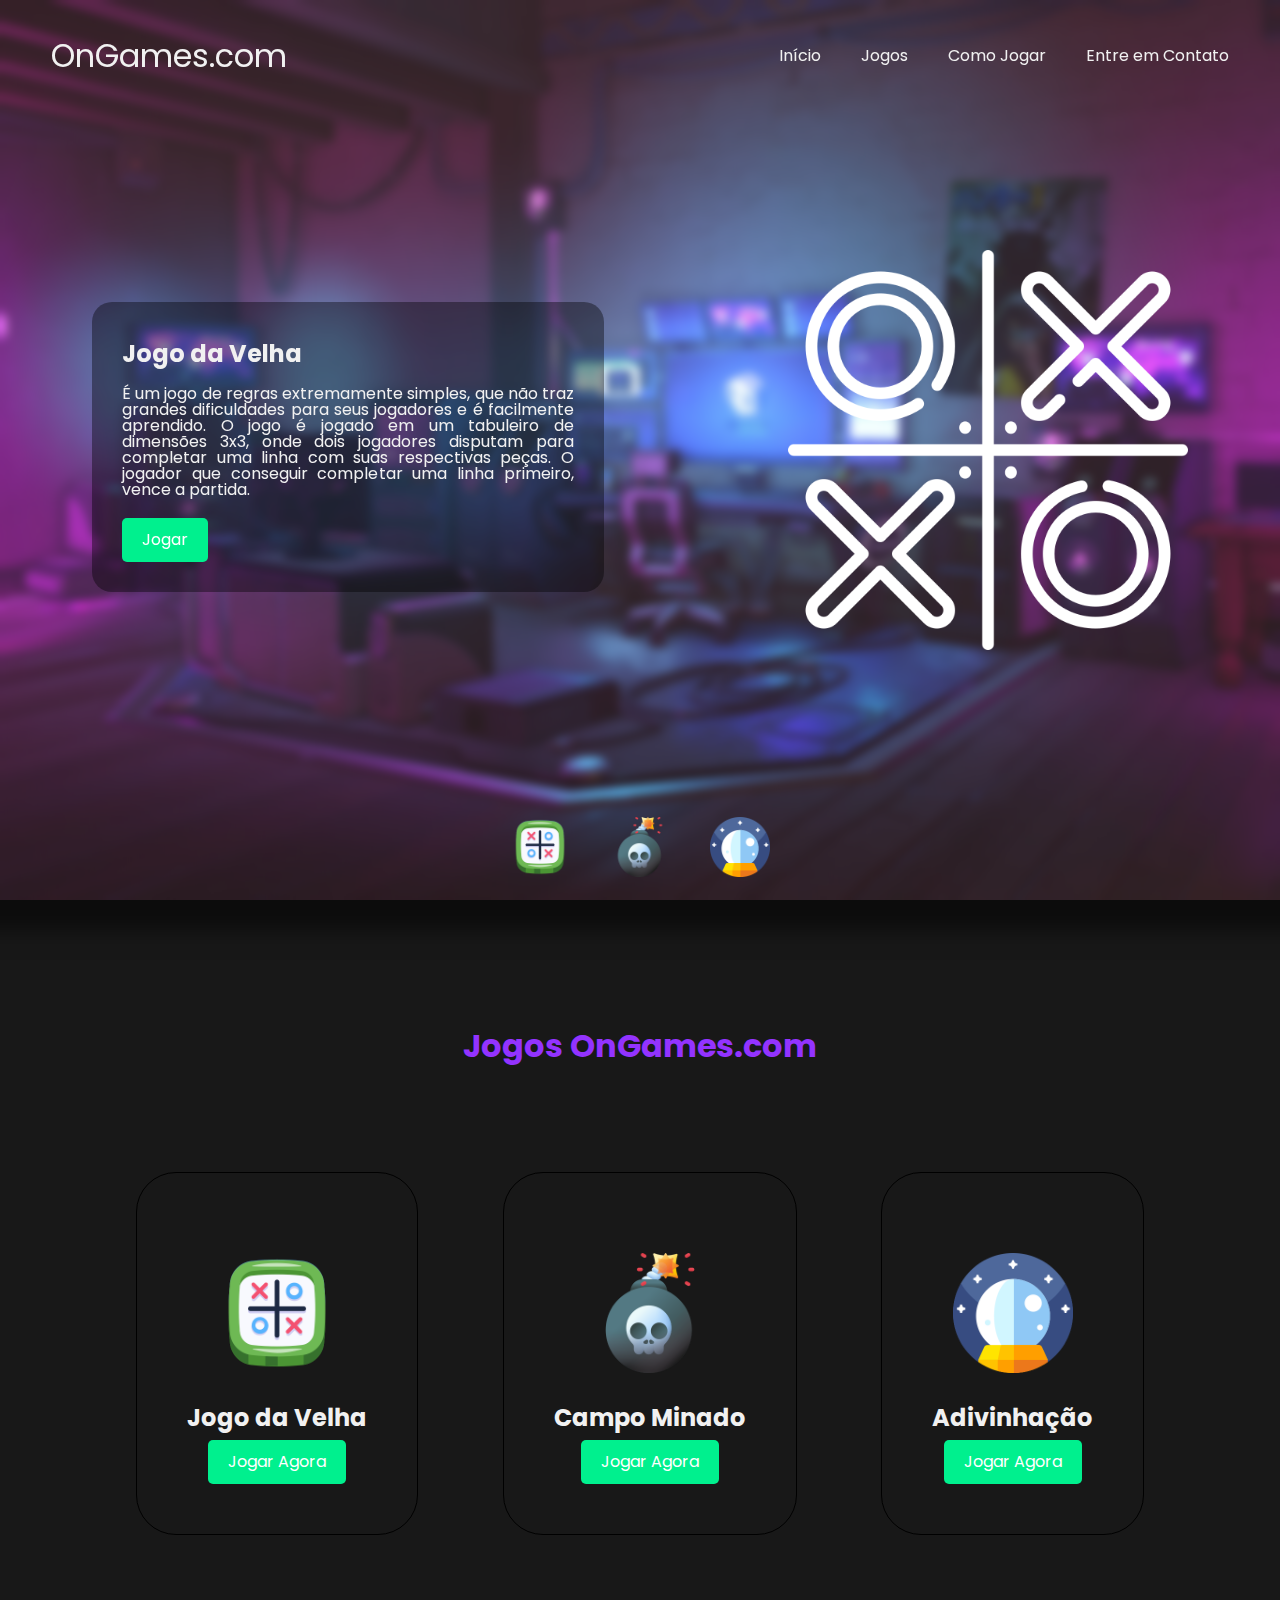
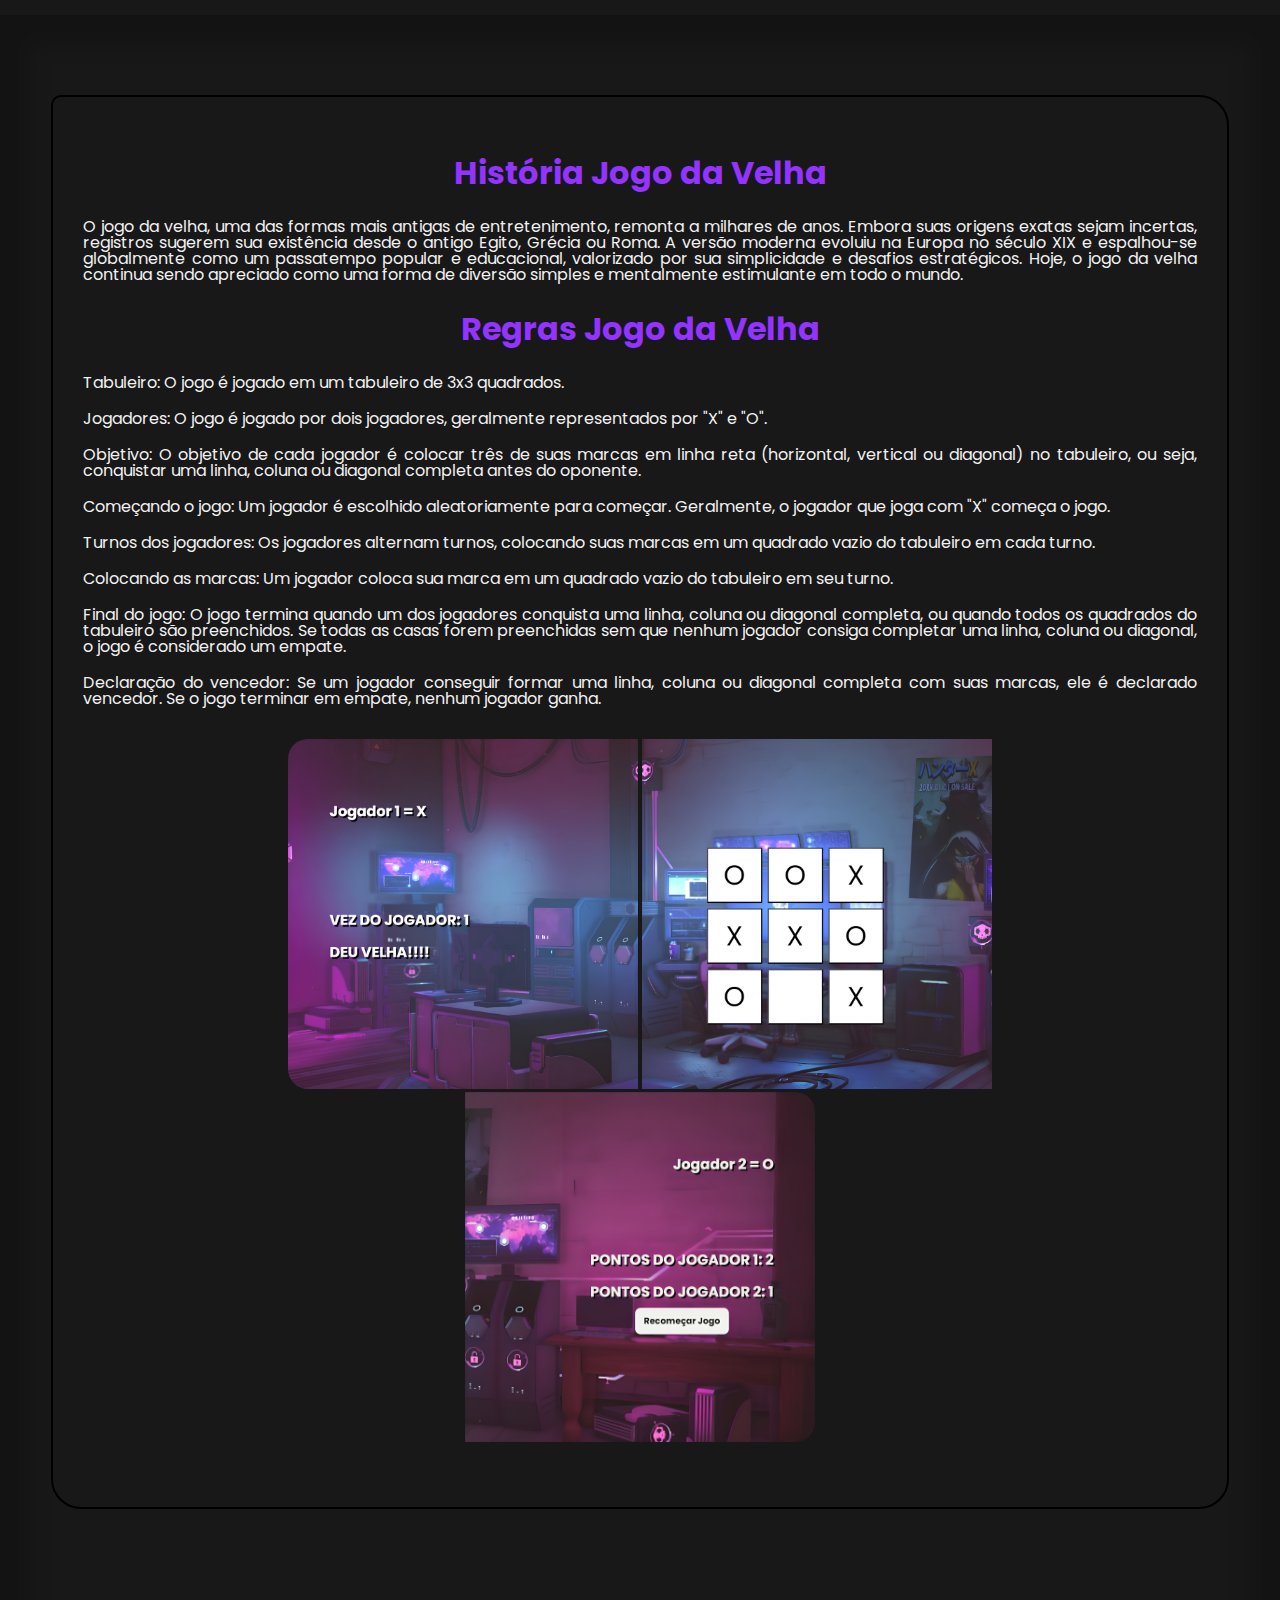
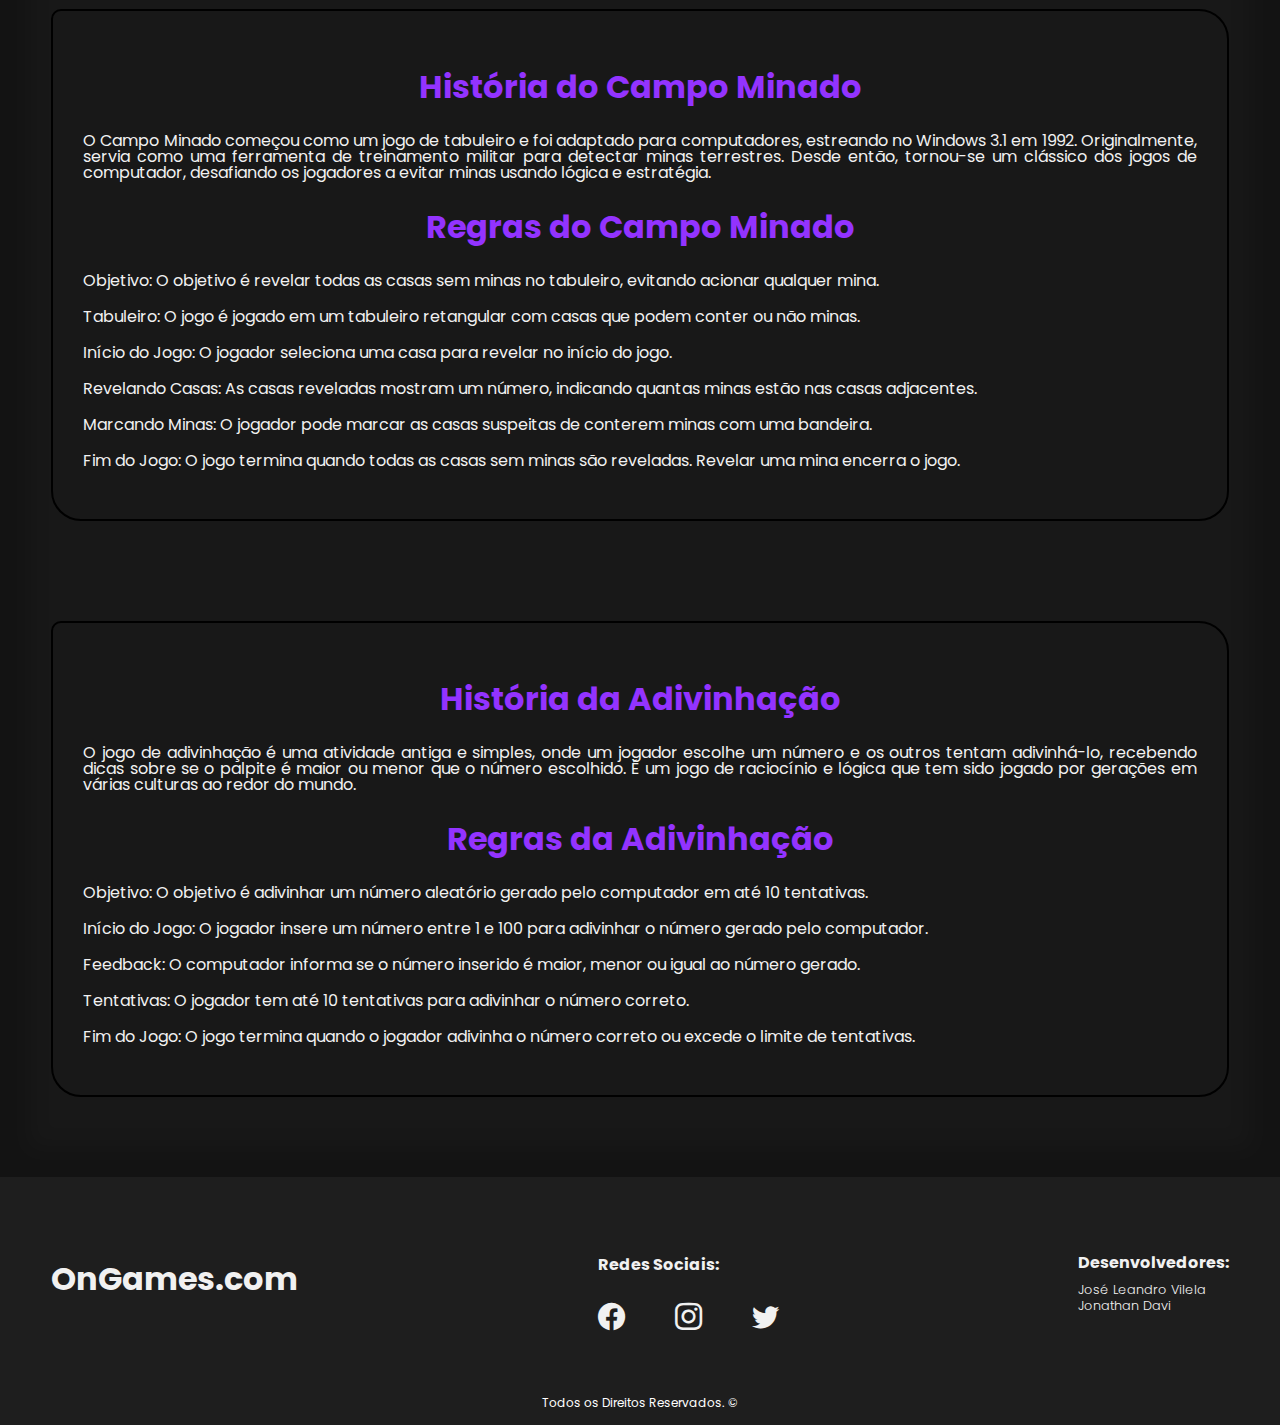
==== commit a012d087: "att_19" ====
--- a/index.html
+++ b/index.html
@@ -221,7 +221,7 @@
                                 <img id="img1" src="images/velha_1.png" alt="Jogo da velha">
                                 <img src="images/velha_2.png" alt="Jogo da velha">
                                 <img id="img2" src="images/velha_3.png" alt="Jogo da velha">
-                            </div>
+                            </div> <!--Imagens-->
                         </div> <!--Txt-Regras-->
                     </div> <!--Txt-JogoDaVelha-->
 
--- a/styles/index.css
+++ b/styles/index.css
@@ -136,7 +136,7 @@
 }
 
 .imagens img{
-    width: 450px;
+    width: 350px;
 }
 
 #img1{
--- a/styles_header/footer.css
+++ b/styles_header/footer.css
@@ -11,7 +11,10 @@
     --ColorPurple: #9333ff;
 }
 
+
+
 .container-footer{
+    
     background-color: var(--ColorDark2);
 }
 
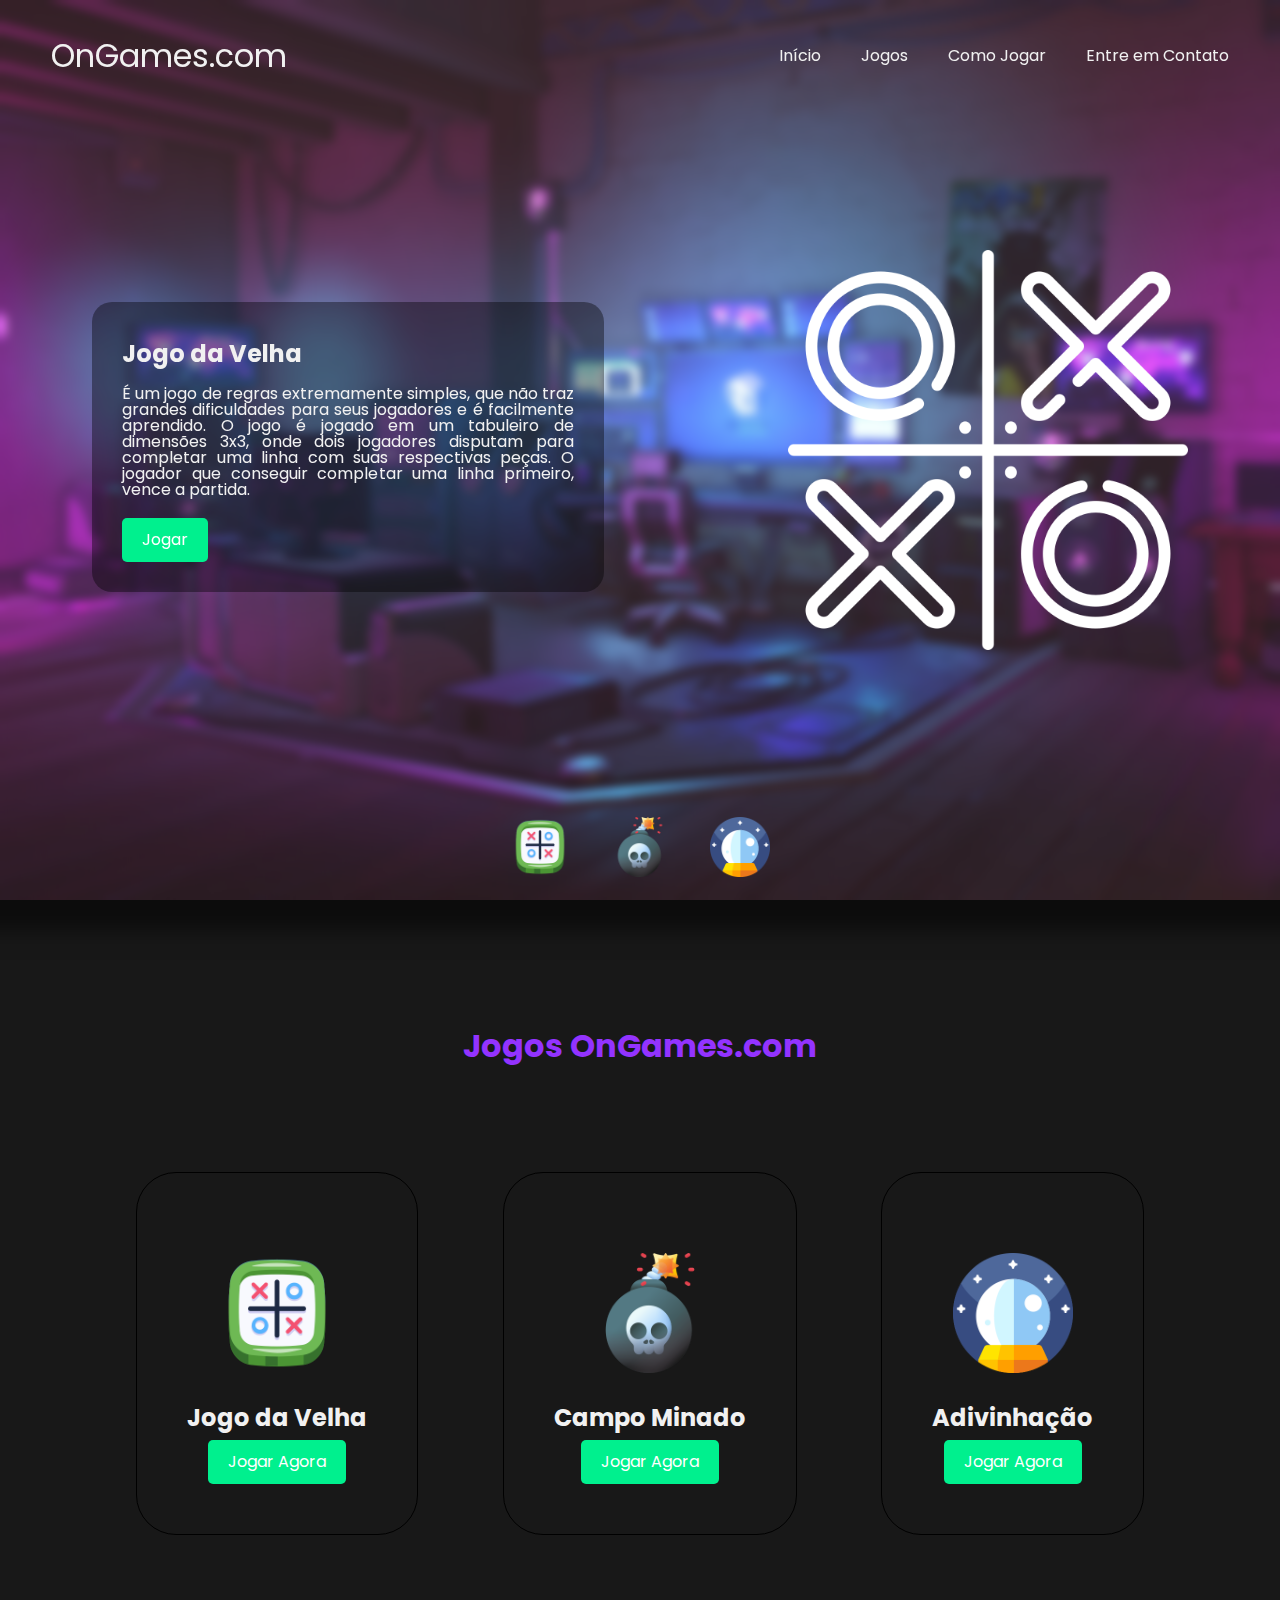
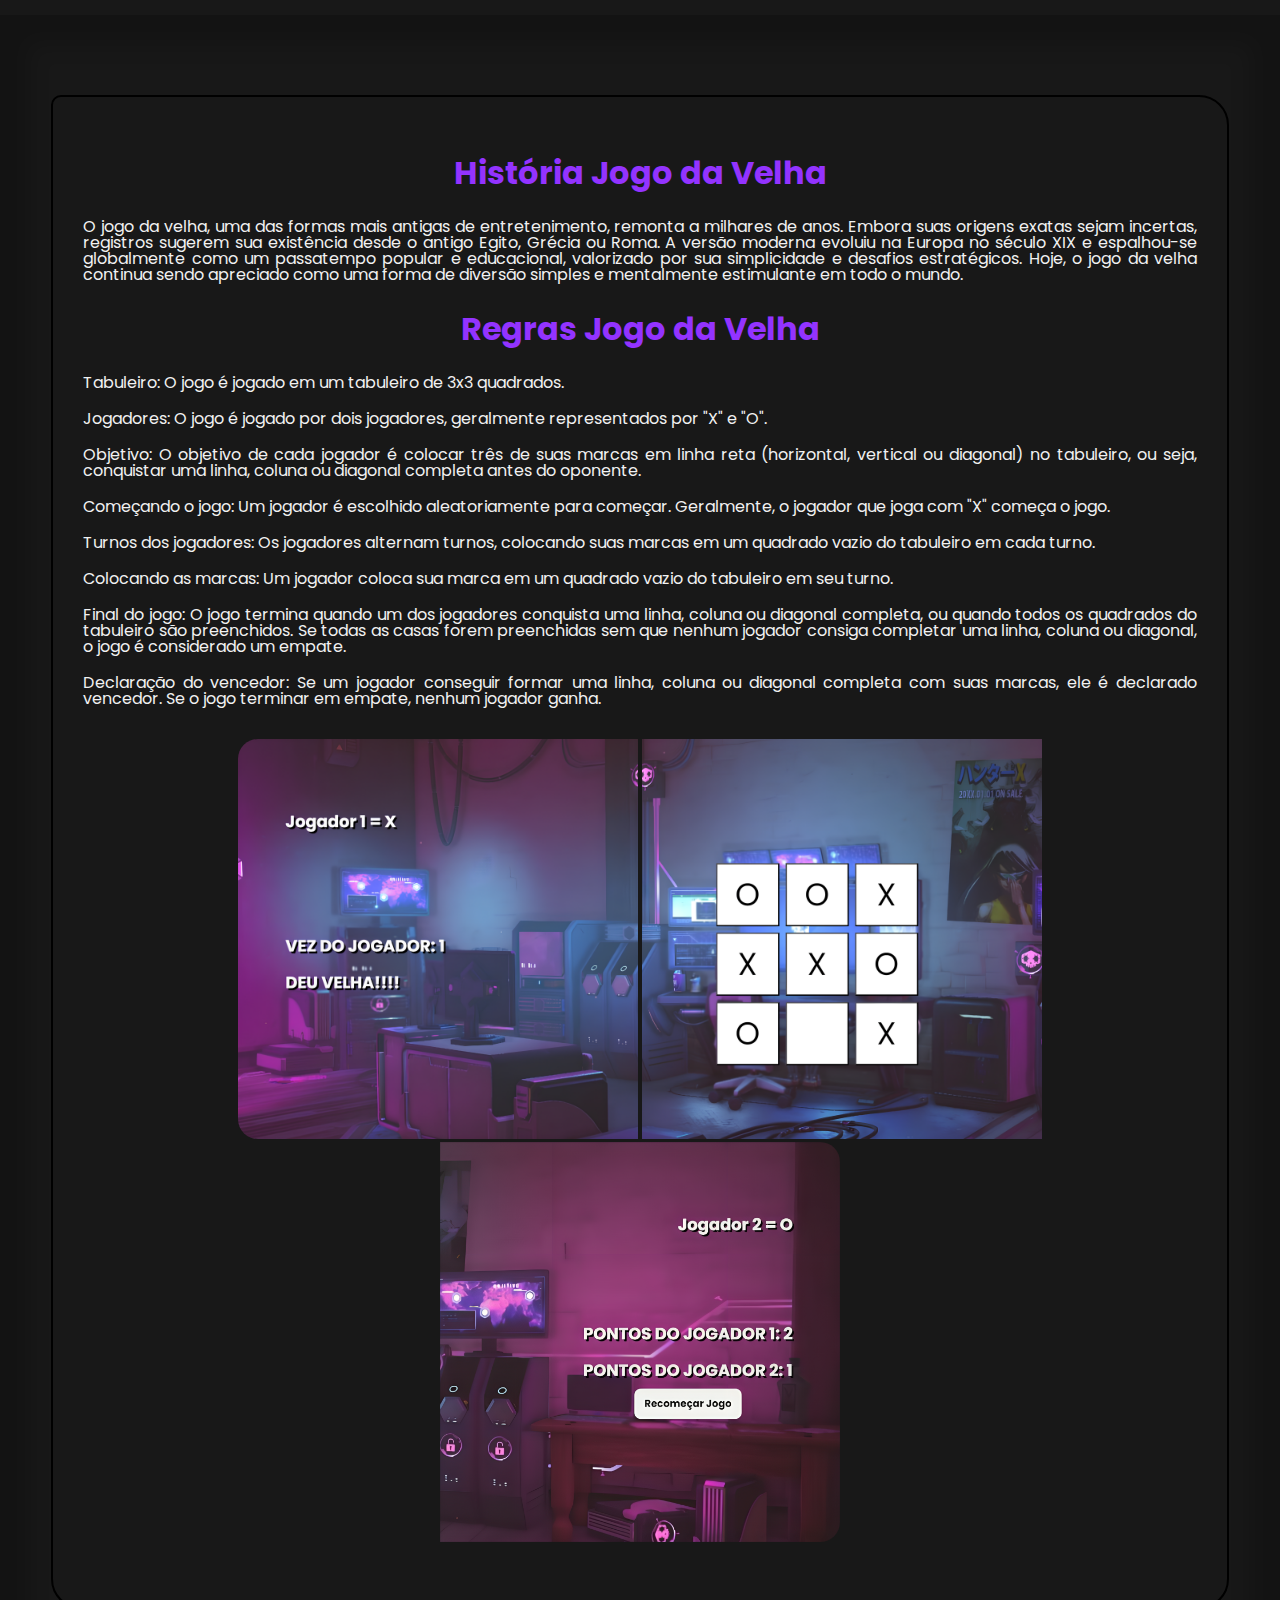
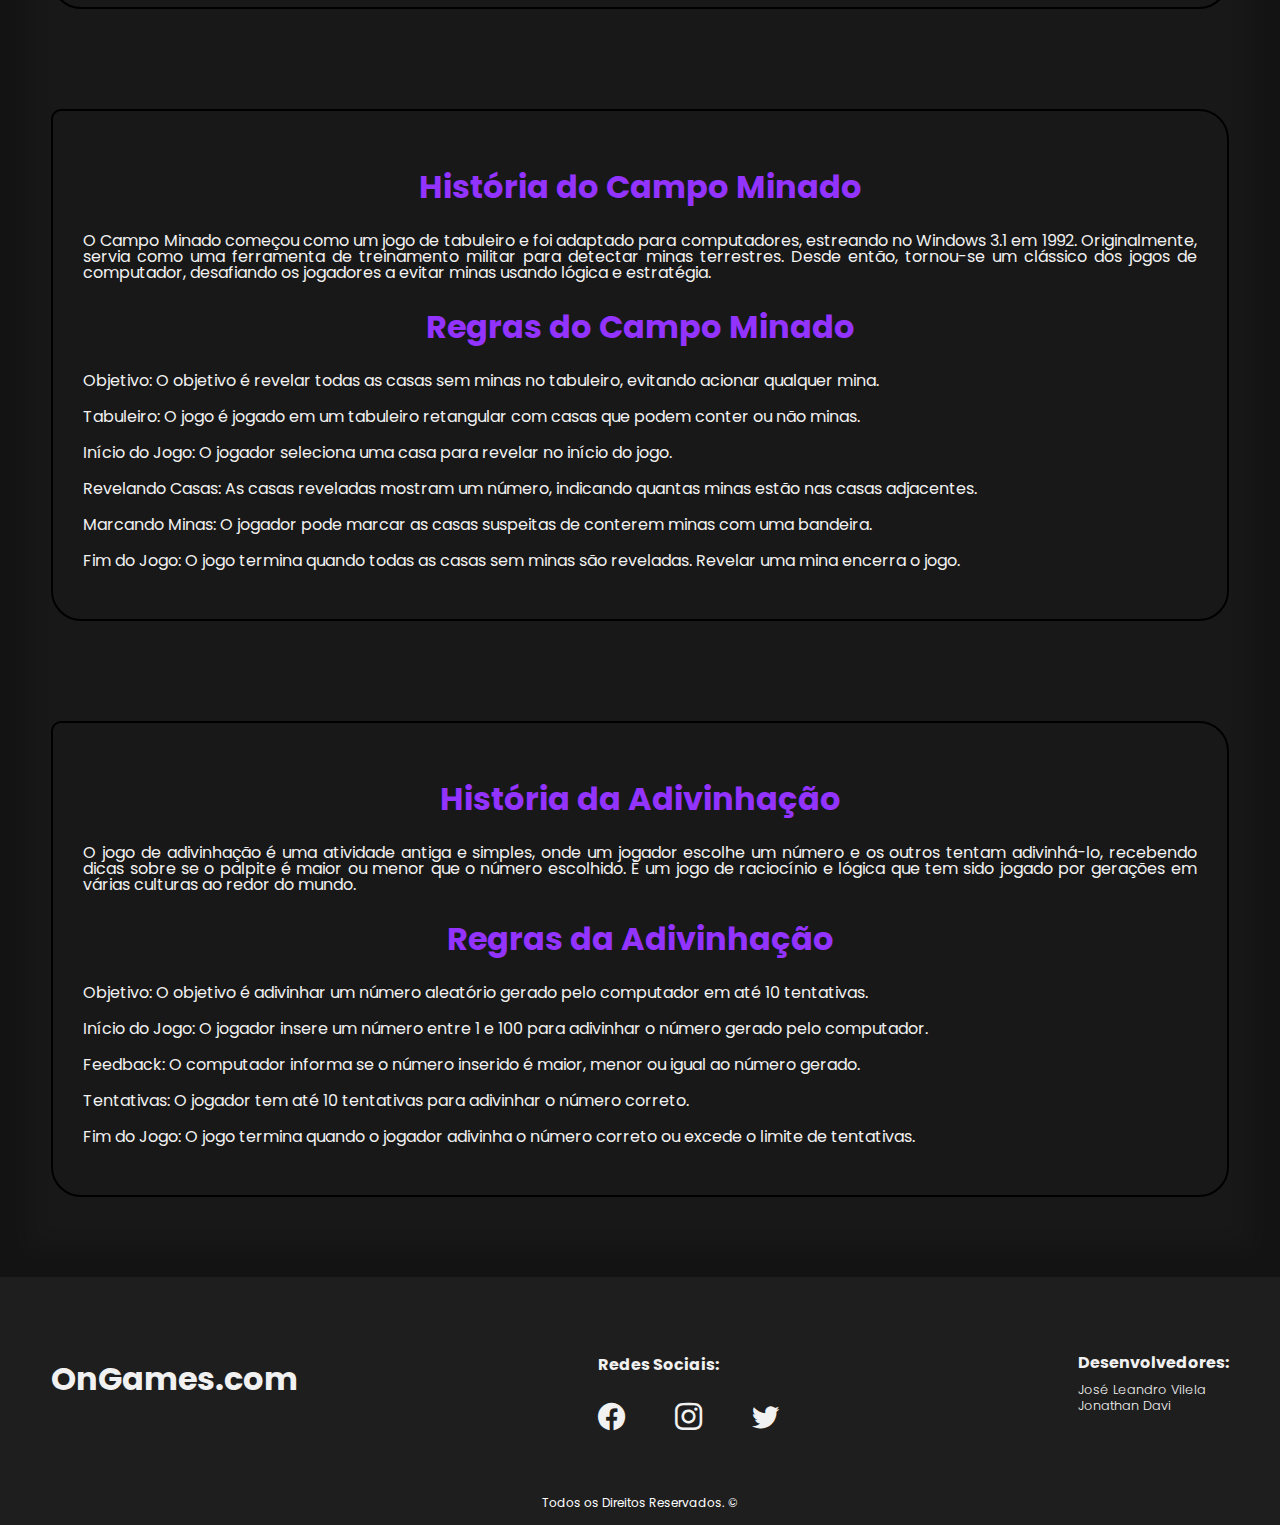
==== commit d5a2d70a: "att_20" ====
--- a/index.html
+++ b/index.html
@@ -221,7 +221,7 @@
                                 <img id="img1" src="images/velha_1.png" alt="Jogo da velha">
                                 <img src="images/velha_2.png" alt="Jogo da velha">
                                 <img id="img2" src="images/velha_3.png" alt="Jogo da velha">
-                            </div> <!--Imagens-->
+                            </div>
                         </div> <!--Txt-Regras-->
                     </div> <!--Txt-JogoDaVelha-->
 
@@ -248,6 +248,7 @@
                                 bandeira.</p>
                             <p>Fim do Jogo: O jogo termina quando todas as casas sem minas são reveladas. Revelar uma
                                 mina encerra o jogo.</p>
+                                
                         </div> <!--Txt-Regras-->
                     </div> <!--Txt-CampoMinado-->
 
--- a/styles/index.css
+++ b/styles/index.css
@@ -136,7 +136,7 @@
 }
 
 .imagens img{
-    width: 350px;
+    width: 400px;
 }
 
 #img1{
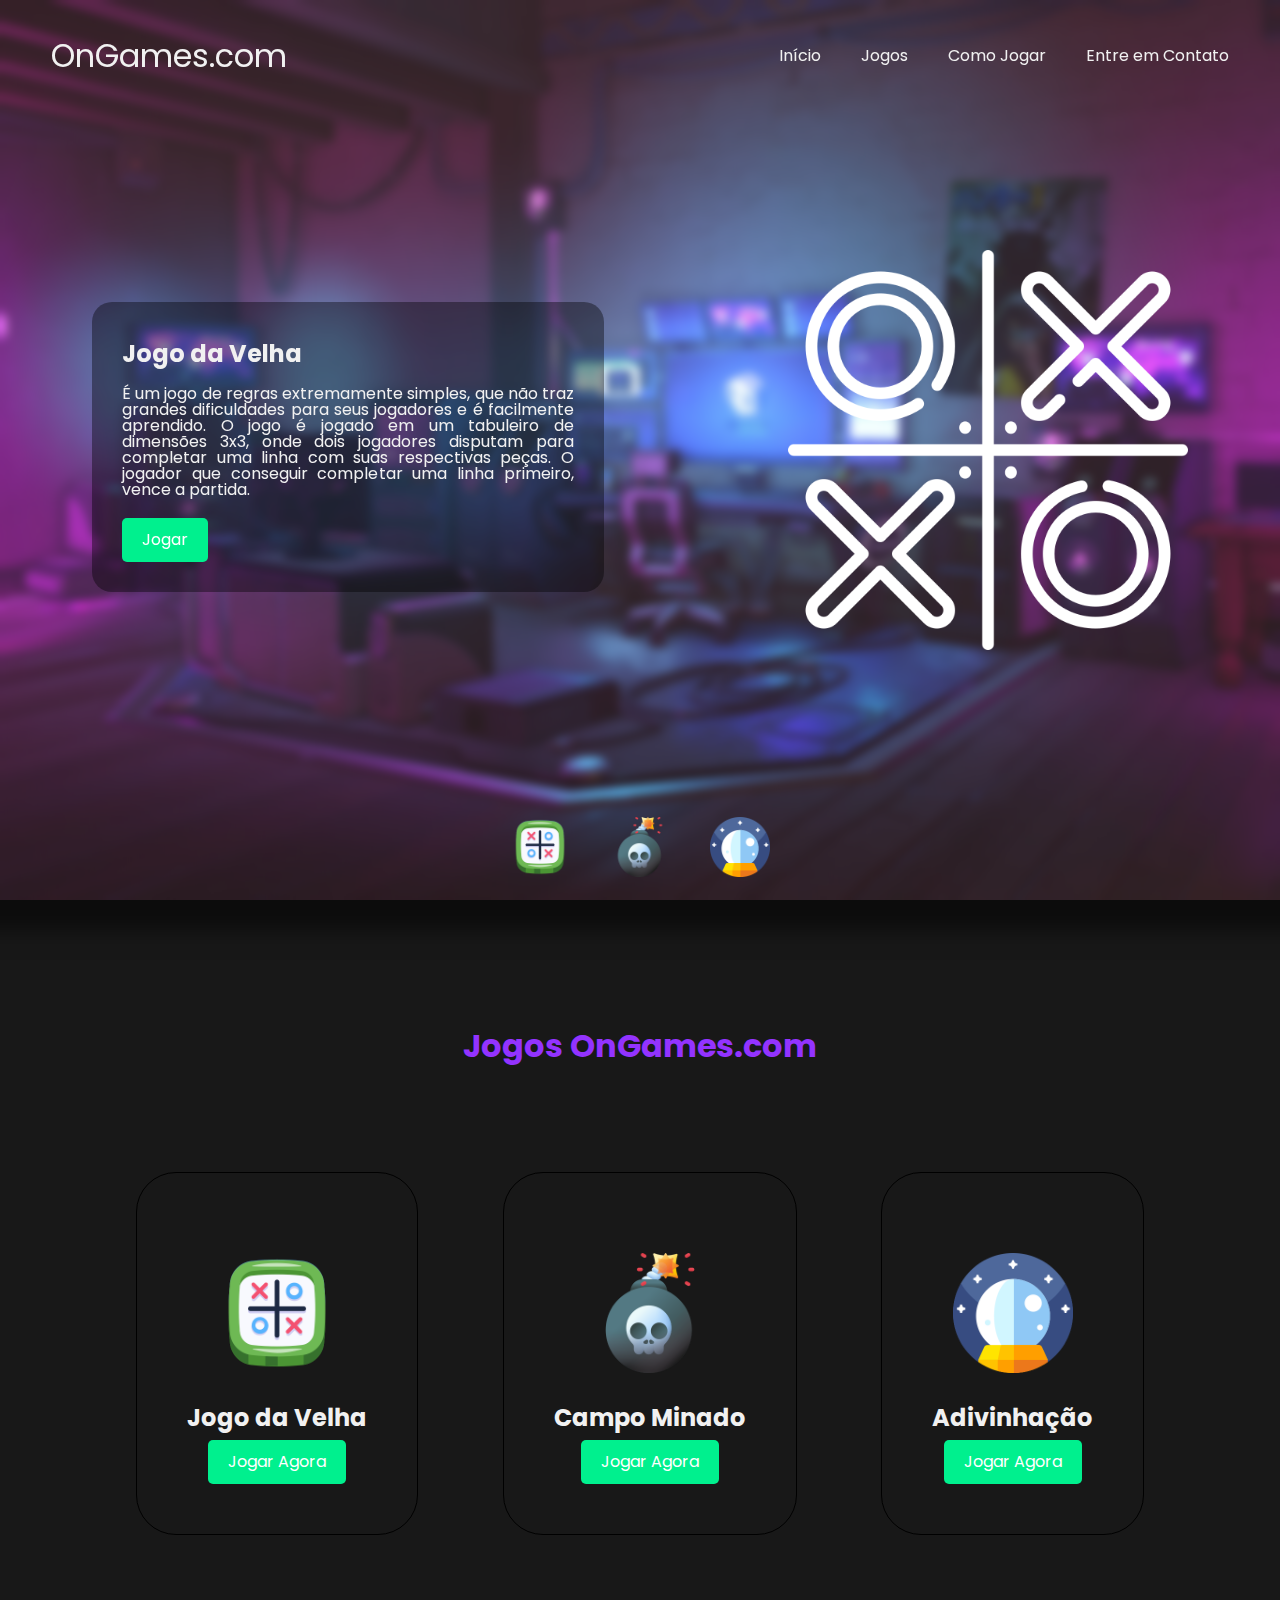
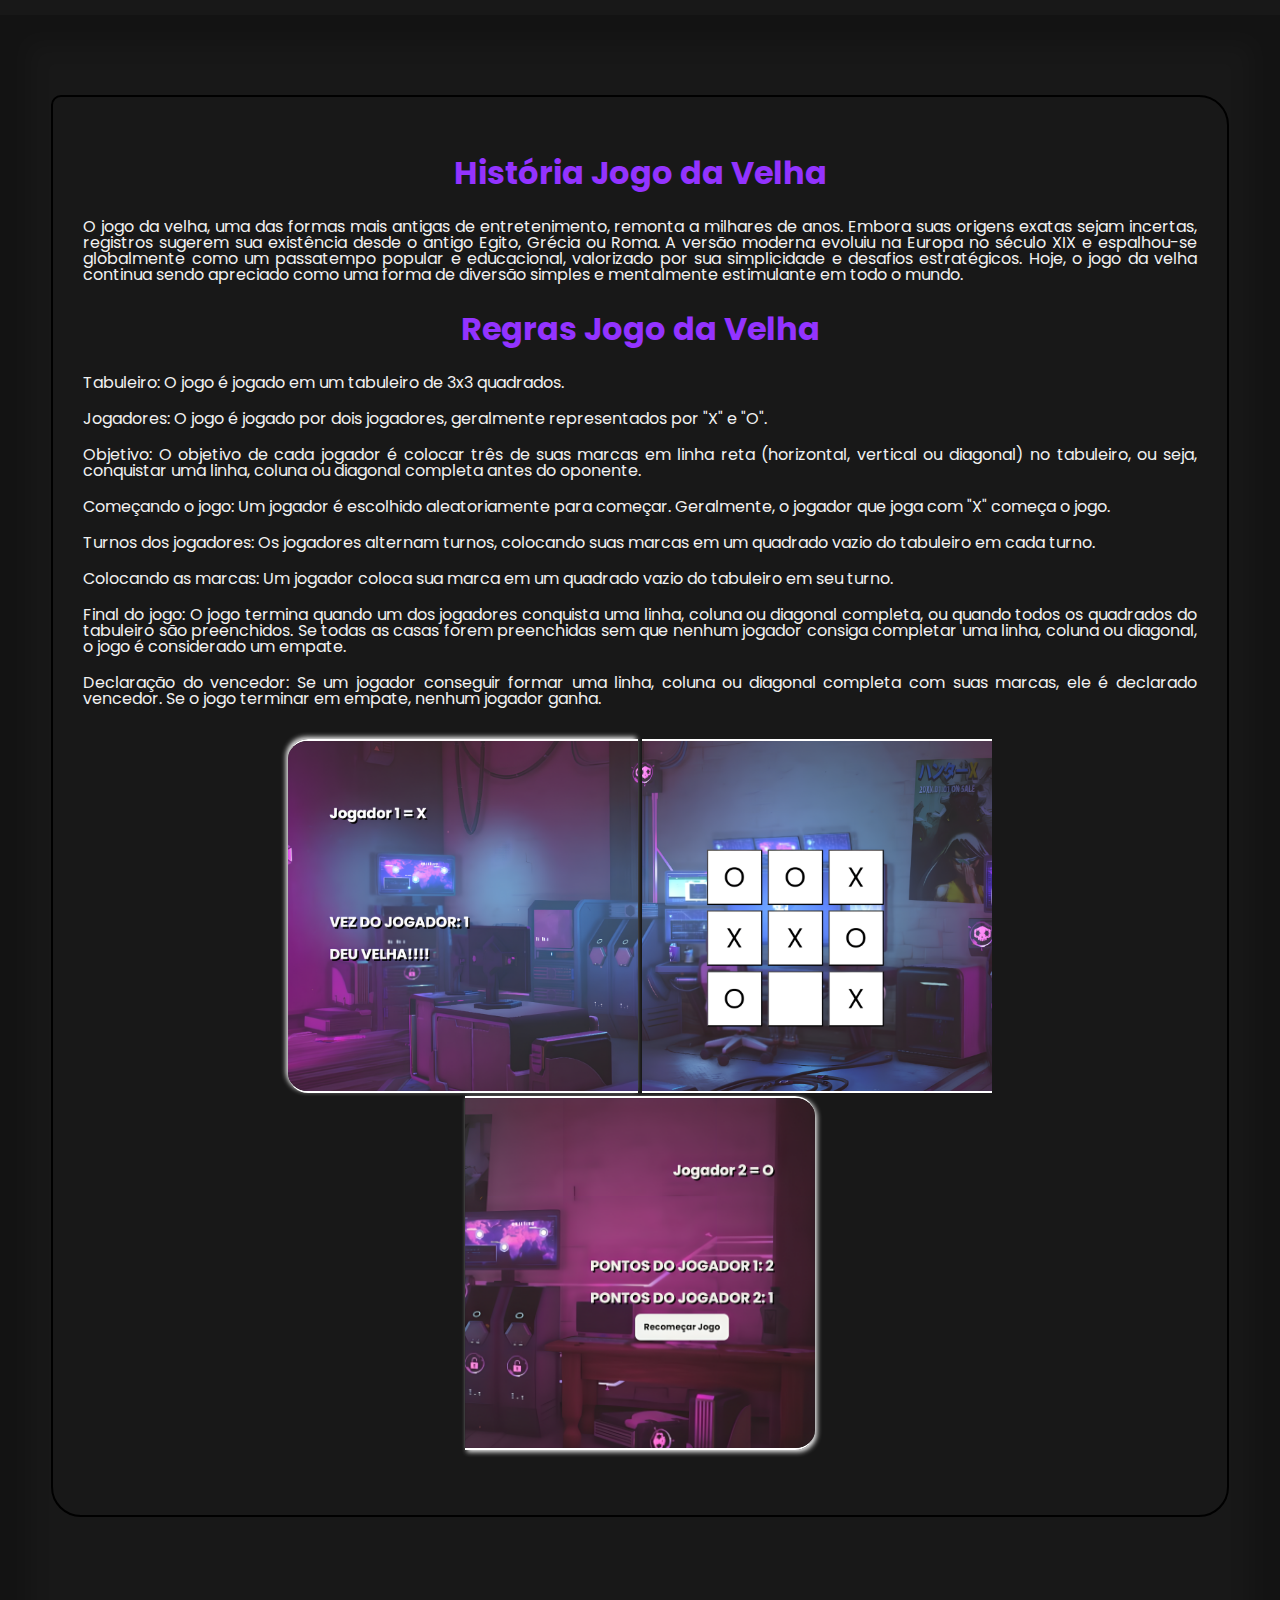
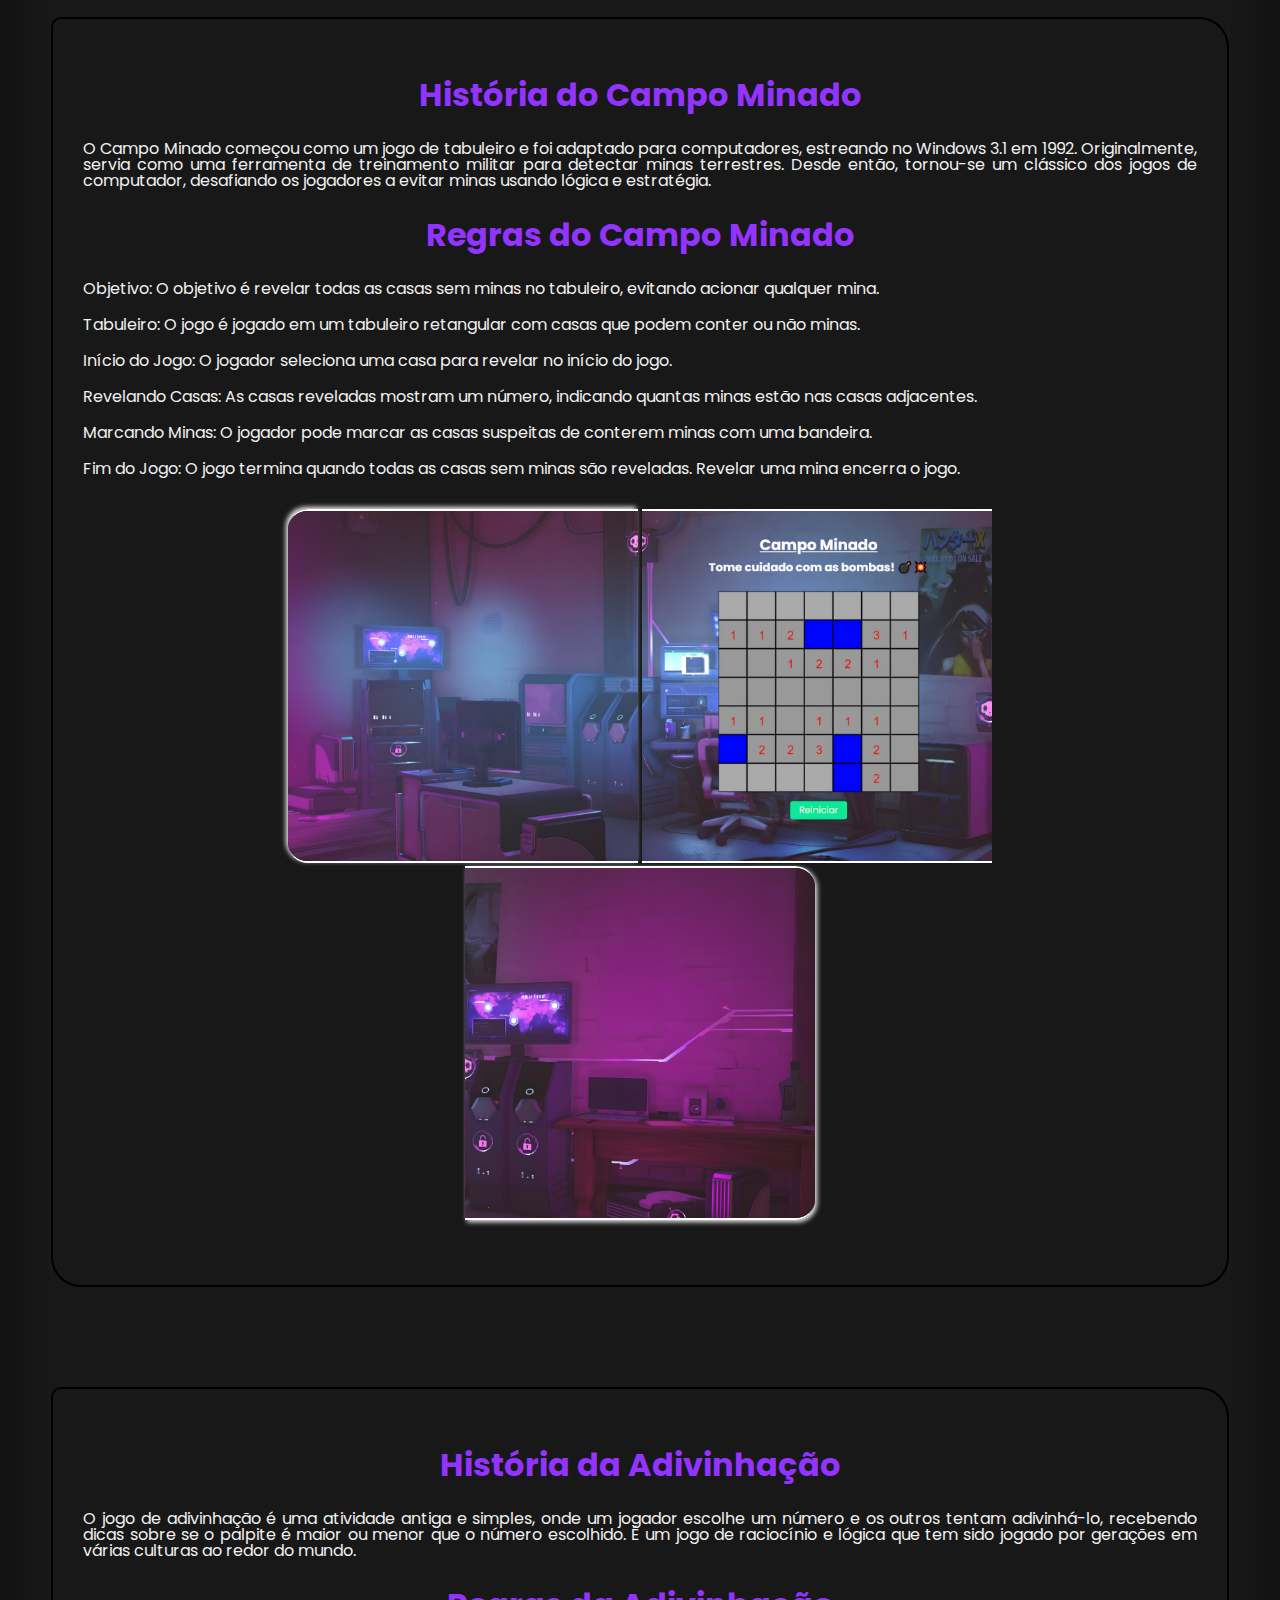
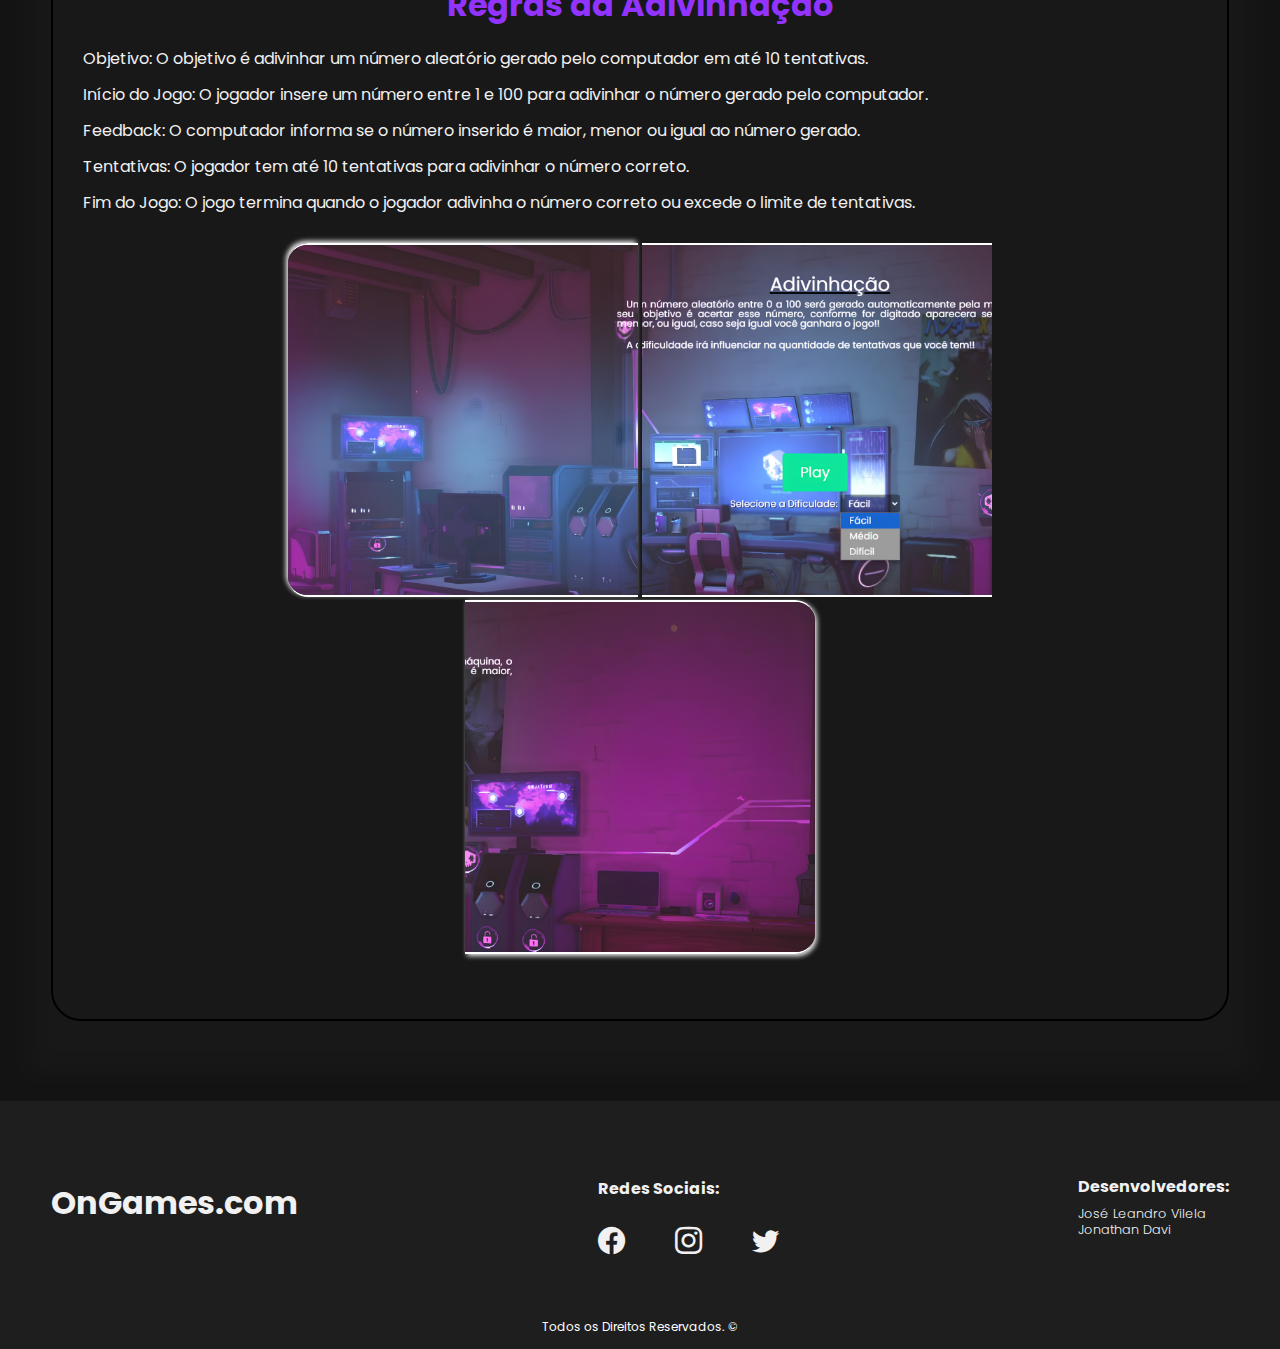
==== commit 5edddb0b: "att_21" ====
--- a/index.html
+++ b/index.html
@@ -218,10 +218,10 @@
                                 completa com suas marcas, ele é declarado vencedor. Se o jogo terminar em empate, nenhum
                                 jogador ganha.</p>
                             <div class="imagens">
-                                <img id="img1" src="images/velha_1.png" alt="Jogo da velha">
+                                <img class="img1" src="images/velha_1.png" alt="Jogo da velha">
                                 <img src="images/velha_2.png" alt="Jogo da velha">
-                                <img id="img2" src="images/velha_3.png" alt="Jogo da velha">
-                            </div>
+                                <img class="img2" src="images/velha_3.png" alt="Jogo da velha">
+                            </div> <!-- Imagens -->
                         </div> <!--Txt-Regras-->
                     </div> <!--Txt-JogoDaVelha-->
 
@@ -248,7 +248,11 @@
                                 bandeira.</p>
                             <p>Fim do Jogo: O jogo termina quando todas as casas sem minas são reveladas. Revelar uma
                                 mina encerra o jogo.</p>
-                                
+                            <div class="imagens">
+                                <img class="img1" src="images/campo1.png" alt="Campo Minado">
+                                <img src="images/campo2.png" alt="Campo Minado">
+                                <img class="img2" src="images/campo3.png" alt="Campo Minado">
+                            </div> <!-- Imagens -->
                         </div> <!--Txt-Regras-->
                     </div> <!--Txt-CampoMinado-->
 
@@ -272,6 +276,11 @@
                             <p>Tentativas: O jogador tem até 10 tentativas para adivinhar o número correto.</p>
                             <p>Fim do Jogo: O jogo termina quando o jogador adivinha o número correto ou excede o limite
                                 de tentativas.</p>
+                            <div class="imagens">
+                                <img class="img1" src="images/adivinha1.png" alt="Adivinhação">
+                                <img src="images/adivinha2.png" alt="Adivinhação">
+                                <img class="img2" src="images/adivinha3.png" alt="Adivinhação">
+                            </div> <!-- Imagens -->
                         </div> <!--Txt-Regras-->
                     </div> <!--Txt-Adivinhacao-->
                 </div> <!--Flex-->
--- a/styles/index.css
+++ b/styles/index.css
@@ -136,15 +136,19 @@
 }
 
 .imagens img{
-    width: 400px;
-}
-
-#img1{
+    width: 350px;
+    border-bottom: 2px solid white;
+    border-top: 2px solid white;
+}
+
+.img1{
     border-radius: 20px 0 0 20px;
-}
-
-#img2{
+    box-shadow: -2px -2px 5px #f1f1f1;
+}
+
+.img2{
     border-radius: 0 20px 20px 0;
+    box-shadow: 2px 2px 5px #f1f1f1;
 }
 
 /* container-main-meio */
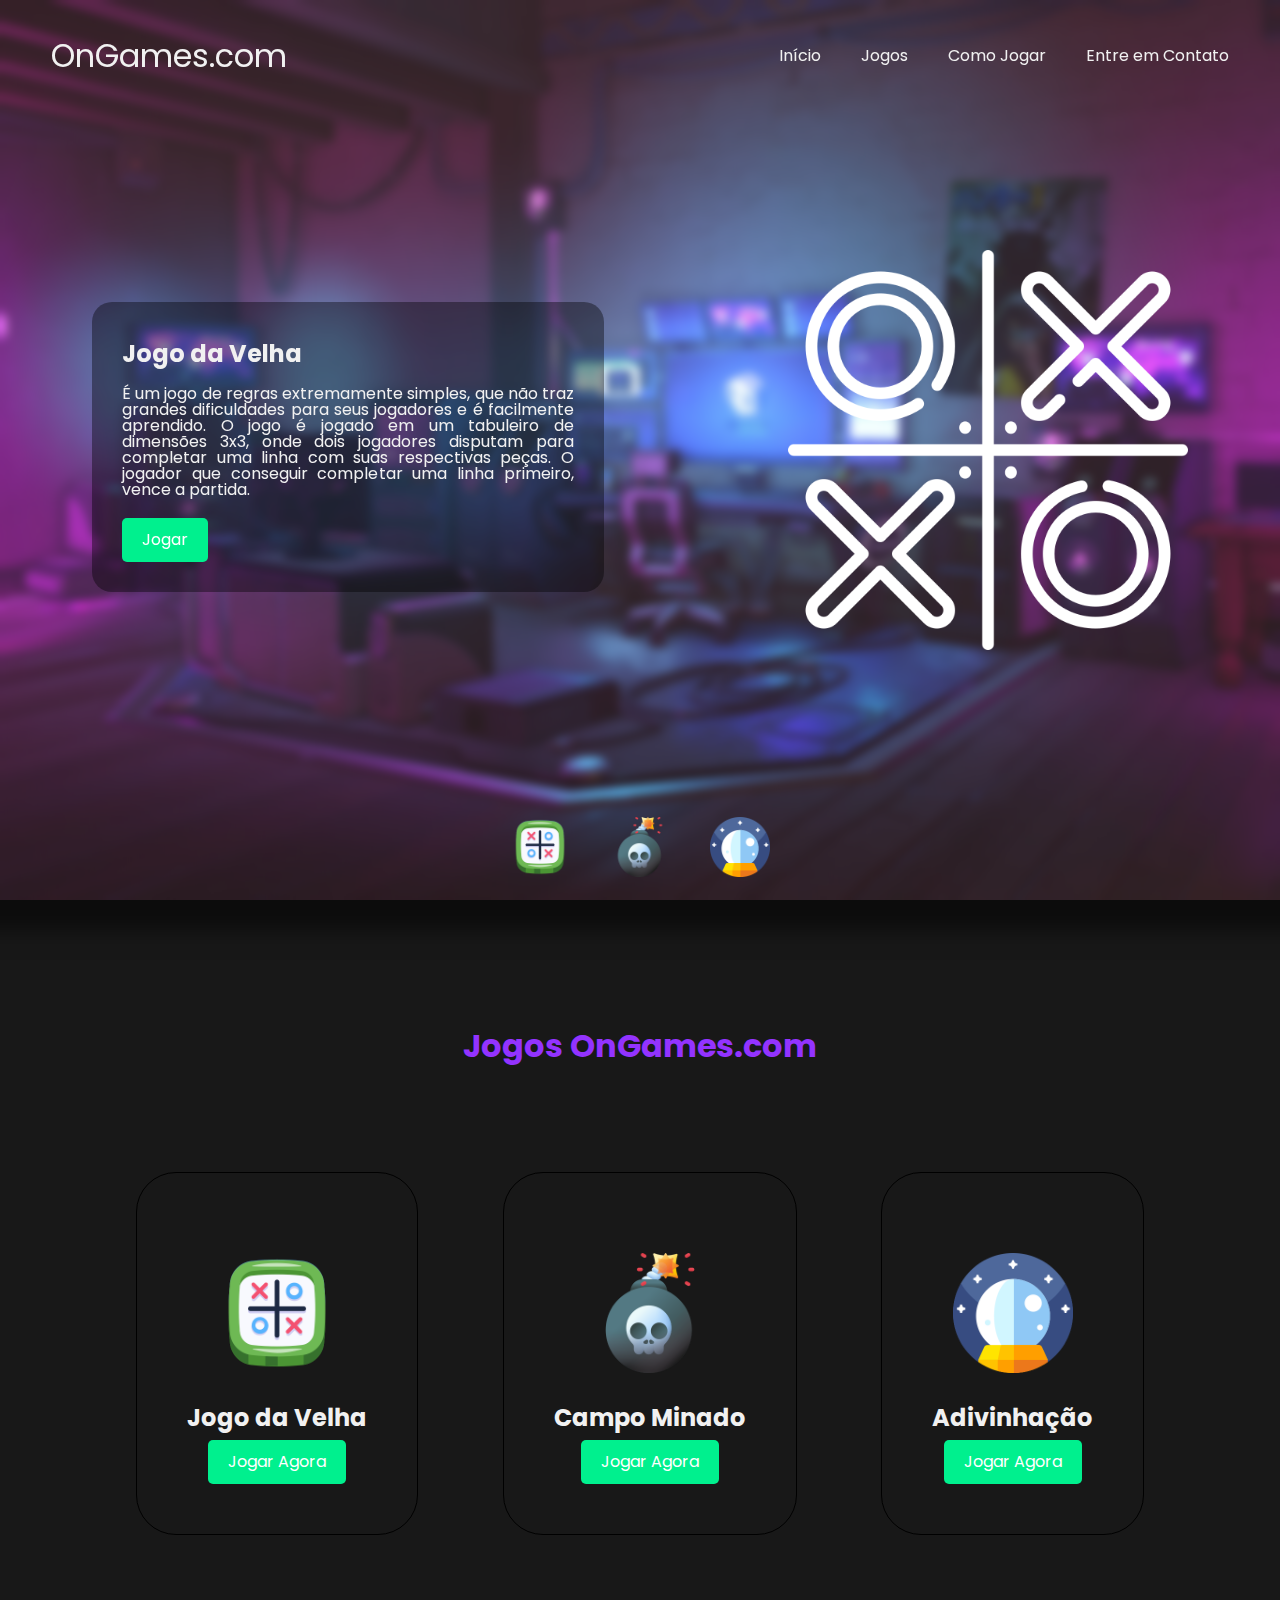
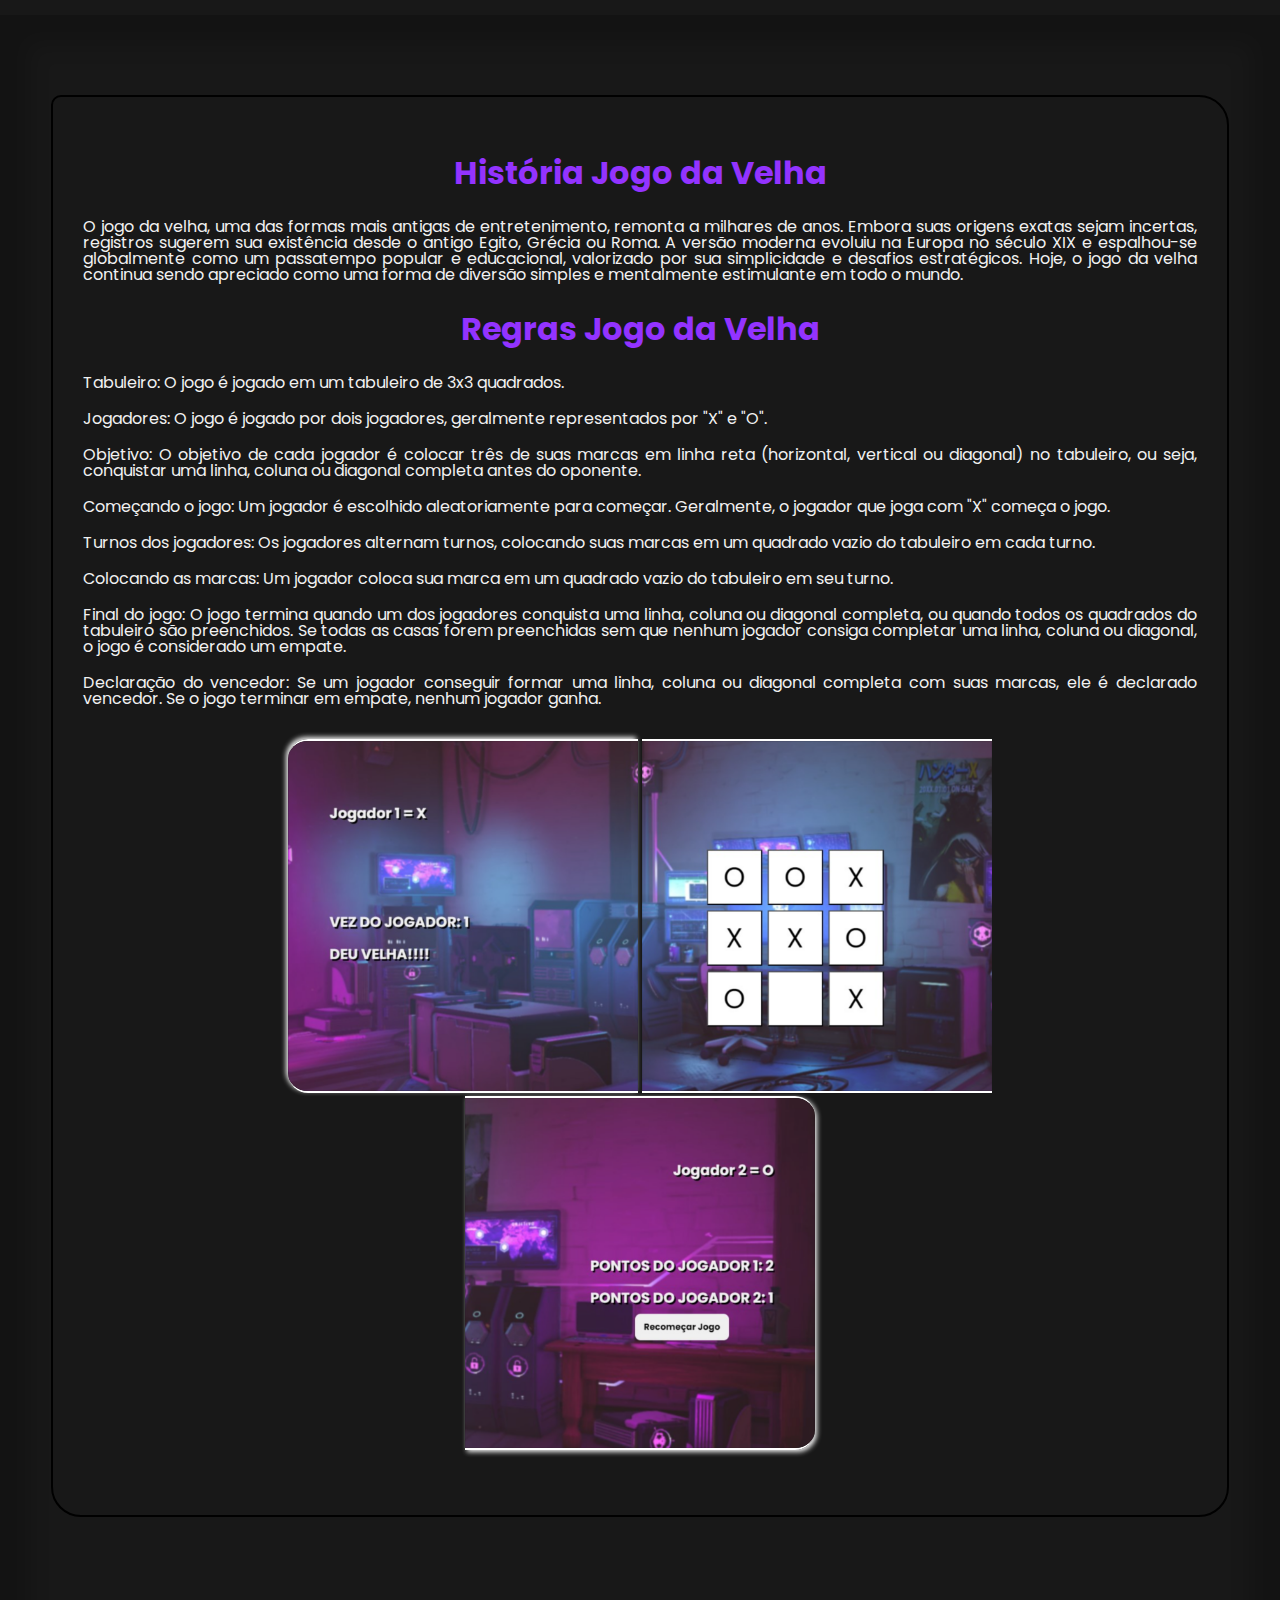
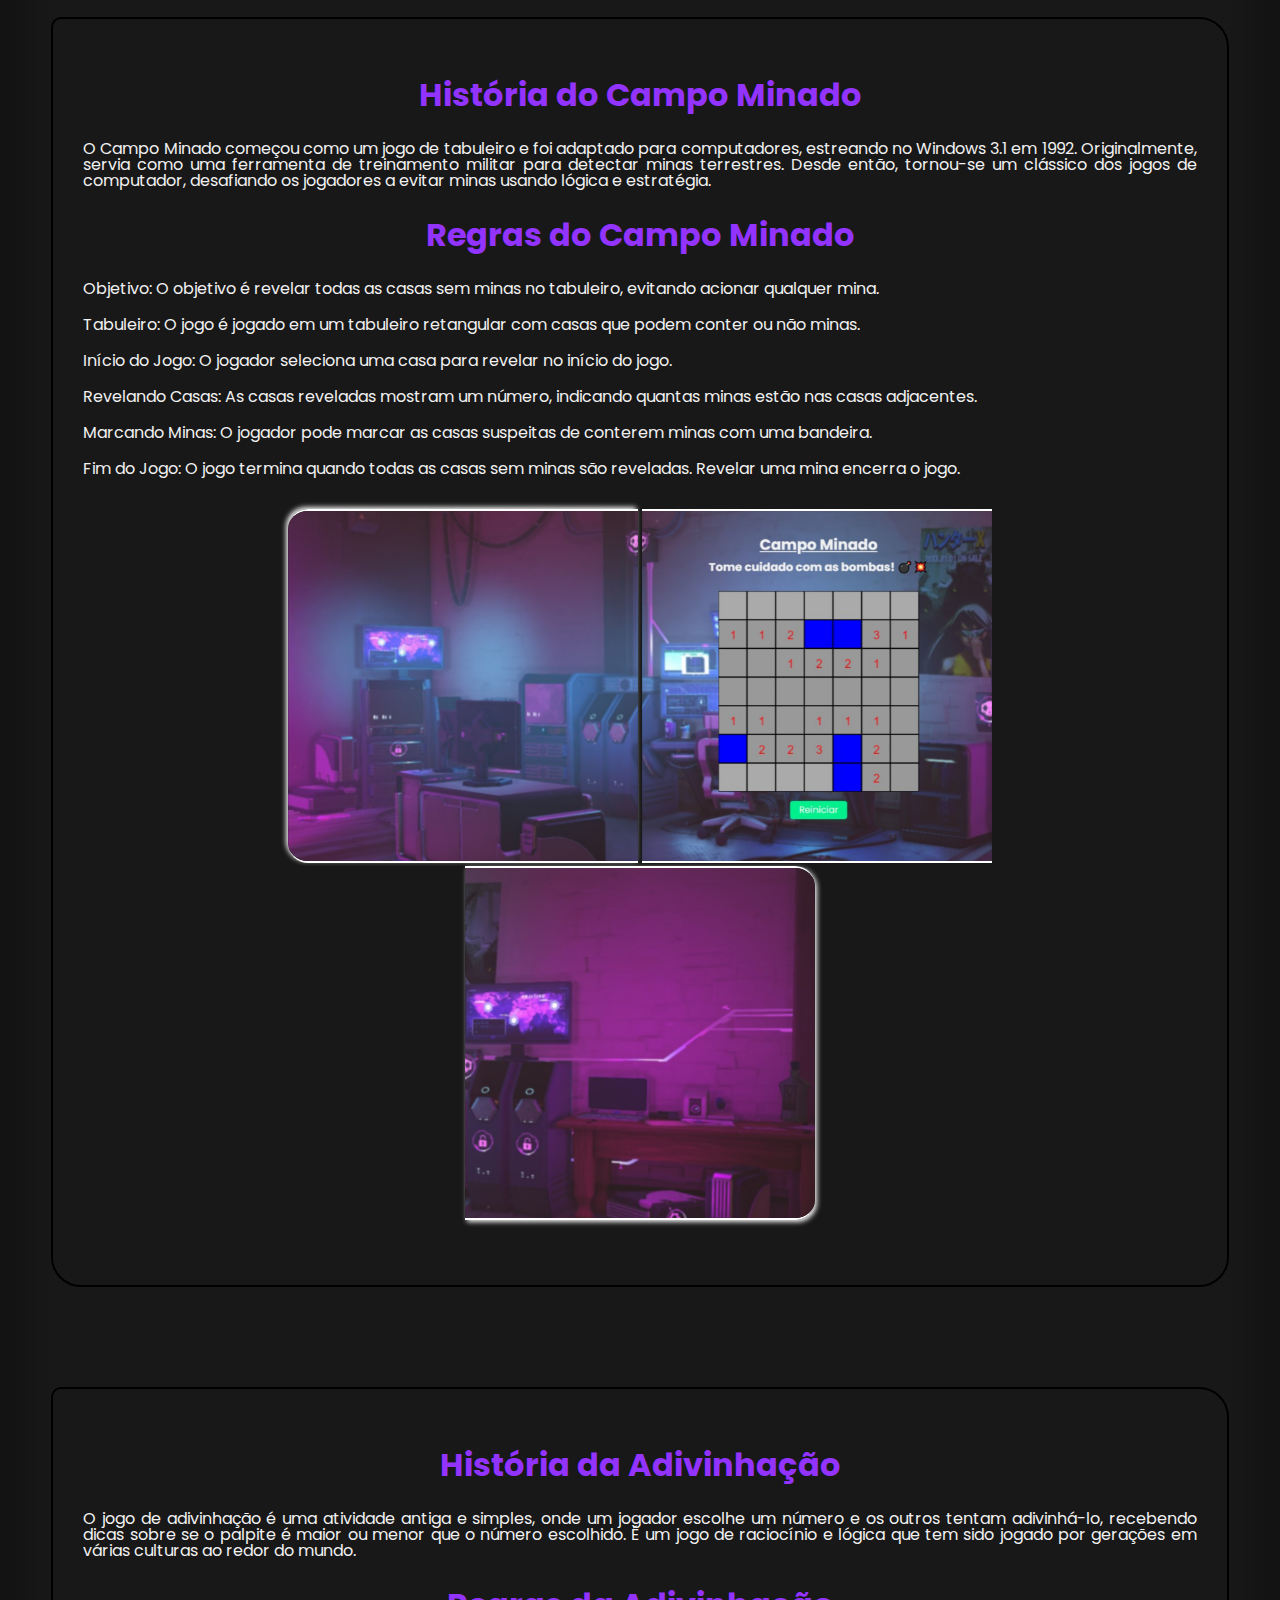
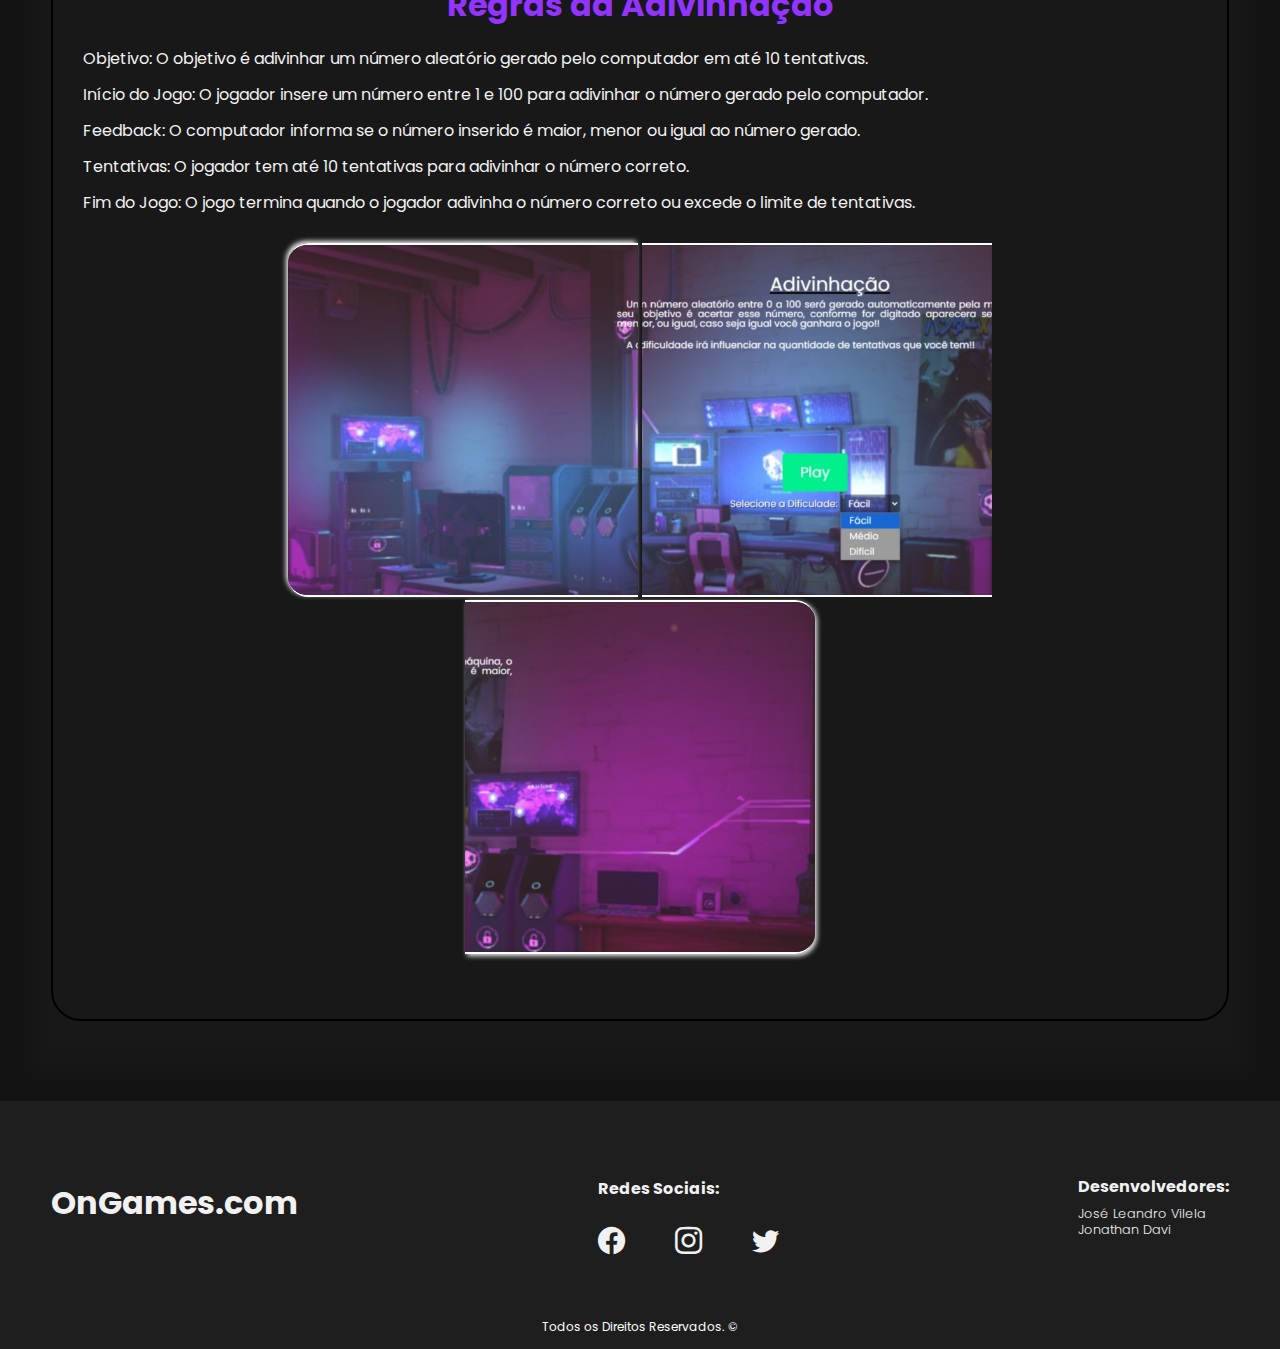
==== commit 80f60aa8: "att_22" ====
--- a/index.html
+++ b/index.html
@@ -218,9 +218,9 @@
                                 completa com suas marcas, ele é declarado vencedor. Se o jogo terminar em empate, nenhum
                                 jogador ganha.</p>
                             <div class="imagens">
-                                <img class="img1" src="images/velha_1.png" alt="Jogo da velha">
-                                <img src="images/velha_2.png" alt="Jogo da velha">
-                                <img class="img2" src="images/velha_3.png" alt="Jogo da velha">
+                                <img class="img1" src="images/velha1.png" alt="Jogo da velha">
+                                <img src="images/velha2.png" alt="Jogo da velha">
+                                <img class="img2" src="images/velha3.png" alt="Jogo da velha">
                             </div> <!-- Imagens -->
                         </div> <!--Txt-Regras-->
                     </div> <!--Txt-JogoDaVelha-->
